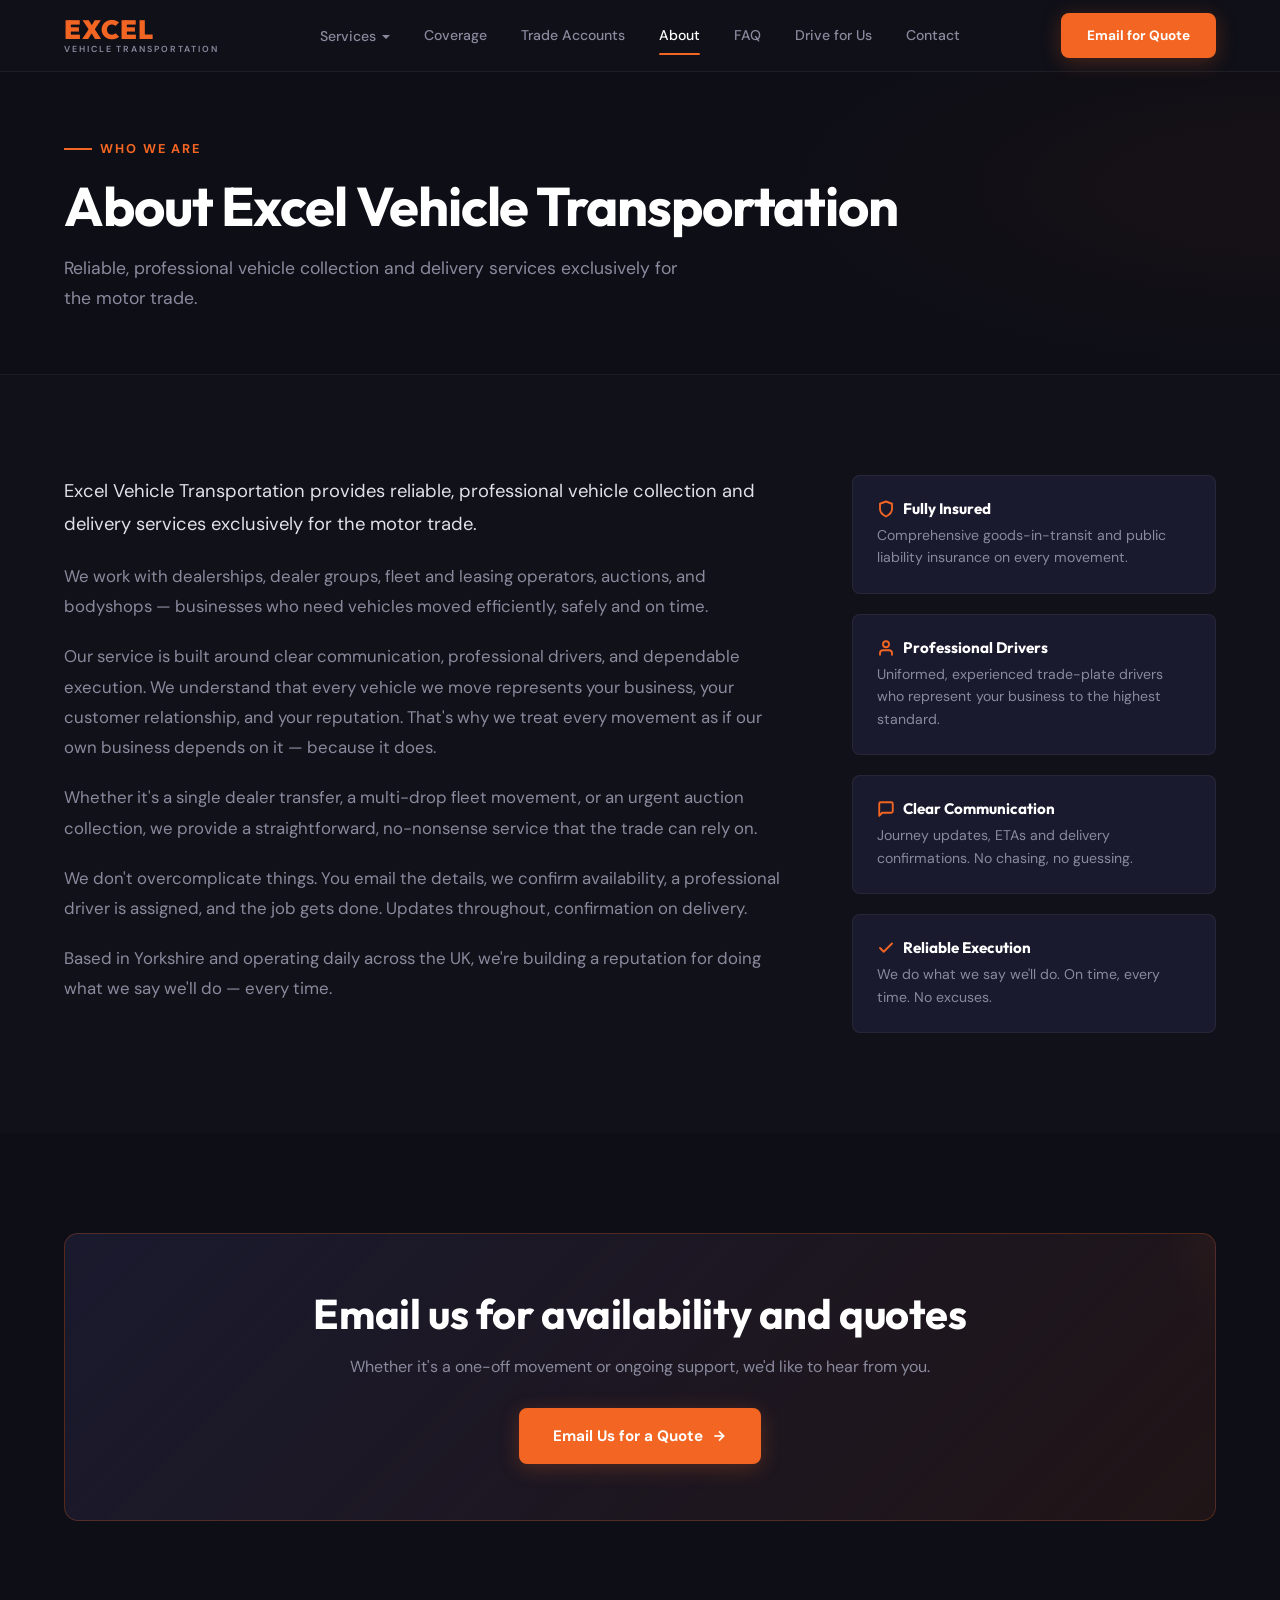
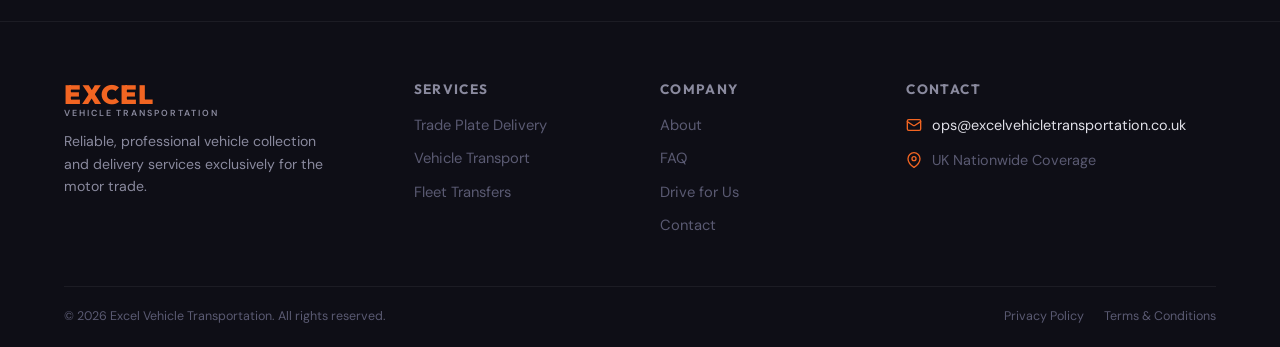
==== about.html @ ce1075ae "Initial build: Excel Vehicle Transportation website - 6 pages - Homepage: hero, trust badges, servic" ====
<!DOCTYPE html>
<html lang="en-GB">
<head>
  <meta charset="UTF-8">
  <meta name="viewport" content="width=device-width, initial-scale=1.0">
  <title>About — Excel Vehicle Transportation</title>
  <meta name="description" content="About Excel Vehicle Transportation. Reliable, professional vehicle collection and delivery exclusively for the motor trade.">
  <link rel="preconnect" href="https://fonts.googleapis.com">
  <link rel="preconnect" href="https://fonts.gstatic.com" crossorigin>
  <link href="https://fonts.googleapis.com/css2?family=DM+Sans:wght@400;500;600;700&family=Outfit:wght@400;500;600;700;800;900&display=swap" rel="stylesheet">
  <link rel="stylesheet" href="css/style.css">
</head>
<body>

  <!-- HEADER -->
  <header class="header">
    <div class="header__inner">
      <a href="index.html" class="logo"><span class="logo__main">EXCEL</span><span class="logo__sub">Vehicle Transportation</span></a>
      <nav class="nav">
        <div class="nav__dropdown">
          <a href="services.html" class="nav__link nav__dropdown-trigger">Services</a>
          <div class="nav__dropdown-menu">
            <a href="services.html#trade-plate">Trade Plate Delivery</a>
            <a href="services.html#vehicle-transport">Vehicle Transport</a>
            <a href="services.html#add-ons">Optional Add-Ons</a>
          </div>
        </div>
        <a href="index.html#coverage" class="nav__link">Coverage</a>
        <a href="index.html#trade-account" class="nav__link">Trade Accounts</a>
        <a href="about.html" class="nav__link active">About</a>
        <a href="faq.html" class="nav__link">FAQ</a>
        <a href="drive-for-us.html" class="nav__link">Drive for Us</a>
        <a href="contact.html" class="nav__link">Contact</a>
      </nav>
      <a href="contact.html" class="btn btn--primary header__cta header__cta--desktop">Email for Quote</a>
      <button class="menu-toggle" aria-label="Toggle menu"><span></span><span></span><span></span></button>
    </div>
  </header>

  <!-- PAGE HERO -->
  <section class="page-hero">
    <div class="container">
      <div class="section-label fade-up">Who We Are</div>
      <h1 class="fade-up">About Excel Vehicle Transportation</h1>
      <p class="section-subtitle fade-up">Reliable, professional vehicle collection and delivery services exclusively for the motor trade.</p>
    </div>
  </section>

  <!-- ABOUT CONTENT -->
  <section class="section">
    <div class="container">
      <div class="about-content">
        <div class="about-content__text fade-up">
          <p>Excel Vehicle Transportation provides reliable, professional vehicle collection and delivery services exclusively for the motor trade.</p>

          <p>We work with dealerships, dealer groups, fleet and leasing operators, auctions, and bodyshops — businesses who need vehicles moved efficiently, safely and on time.</p>

          <p>Our service is built around clear communication, professional drivers, and dependable execution. We understand that every vehicle we move represents your business, your customer relationship, and your reputation. That's why we treat every movement as if our own business depends on it — because it does.</p>

          <p>Whether it's a single dealer transfer, a multi-drop fleet movement, or an urgent auction collection, we provide a straightforward, no-nonsense service that the trade can rely on.</p>

          <p>We don't overcomplicate things. You email the details, we confirm availability, a professional driver is assigned, and the job gets done. Updates throughout, confirmation on delivery.</p>

          <p>Based in Yorkshire and operating daily across the UK, we're building a reputation for doing what we say we'll do — every time.</p>
        </div>

        <div class="about-values fade-up">
          <div class="about-value">
            <h4>
              <svg viewBox="0 0 24 24" fill="none" stroke="currentColor" stroke-width="2.5" stroke-linecap="round" stroke-linejoin="round"><path d="M12 22s8-4 8-10V5l-8-3-8 3v7c0 6 8 10 8 10z"/></svg>
              Fully Insured
            </h4>
            <p>Comprehensive goods-in-transit and public liability insurance on every movement.</p>
          </div>

          <div class="about-value">
            <h4>
              <svg viewBox="0 0 24 24" fill="none" stroke="currentColor" stroke-width="2.5" stroke-linecap="round" stroke-linejoin="round"><path d="M20 21v-2a4 4 0 0 0-4-4H8a4 4 0 0 0-4 4v2"/><circle cx="12" cy="7" r="4"/></svg>
              Professional Drivers
            </h4>
            <p>Uniformed, experienced trade-plate drivers who represent your business to the highest standard.</p>
          </div>

          <div class="about-value">
            <h4>
              <svg viewBox="0 0 24 24" fill="none" stroke="currentColor" stroke-width="2.5" stroke-linecap="round" stroke-linejoin="round"><path d="M21 15a2 2 0 0 1-2 2H7l-4 4V5a2 2 0 0 1 2-2h14a2 2 0 0 1 2 2z"/></svg>
              Clear Communication
            </h4>
            <p>Journey updates, ETAs and delivery confirmations. No chasing, no guessing.</p>
          </div>

          <div class="about-value">
            <h4>
              <svg viewBox="0 0 24 24" fill="none" stroke="currentColor" stroke-width="2.5" stroke-linecap="round" stroke-linejoin="round"><polyline points="20 6 9 17 4 12"/></svg>
              Reliable Execution
            </h4>
            <p>We do what we say we'll do. On time, every time. No excuses.</p>
          </div>
        </div>
      </div>
    </div>
  </section>

  <!-- CTA -->
  <section class="section section--dark">
    <div class="container">
      <div class="cta-banner fade-up">
        <h2>Email us for availability and quotes</h2>
        <p>Whether it's a one-off movement or ongoing support, we'd like to hear from you.</p>
        <a href="mailto:ops@excelvehicletransportation.co.uk" class="btn btn--primary">
          Email Us for a Quote
          <svg class="arrow-icon" viewBox="0 0 24 24"><line x1="5" y1="12" x2="19" y2="12"/><polyline points="12 5 19 12 12 19"/></svg>
        </a>
      </div>
    </div>
  </section>

  <!-- FOOTER -->
  <footer class="footer">
    <div class="container">
      <div class="footer__grid">
        <div class="footer__brand">
          <a href="index.html" class="logo"><span class="logo__main">EXCEL</span><span class="logo__sub">Vehicle Transportation</span></a>
          <p>Reliable, professional vehicle collection and delivery services exclusively for the motor trade.</p>
        </div>
        <div><h4>Services</h4><div class="footer__links"><a href="services.html#trade-plate">Trade Plate Delivery</a><a href="services.html#vehicle-transport">Vehicle Transport</a><a href="services.html#add-ons">Fleet Transfers</a></div></div>
        <div><h4>Company</h4><div class="footer__links"><a href="about.html">About</a><a href="faq.html">FAQ</a><a href="drive-for-us.html">Drive for Us</a><a href="contact.html">Contact</a></div></div>
        <div>
          <h4>Contact</h4>
          <div class="footer__contact-item"><svg viewBox="0 0 24 24" fill="none" stroke="currentColor" stroke-width="2" stroke-linecap="round" stroke-linejoin="round"><rect x="2" y="4" width="20" height="16" rx="2"/><path d="m22 7-8.97 5.7a1.94 1.94 0 0 1-2.06 0L2 7"/></svg><a href="mailto:ops@excelvehicletransportation.co.uk">ops@excelvehicletransportation.co.uk</a></div>
          <div class="footer__contact-item"><svg viewBox="0 0 24 24" fill="none" stroke="currentColor" stroke-width="2" stroke-linecap="round" stroke-linejoin="round"><path d="M21 10c0 7-9 13-9 13s-9-6-9-13a9 9 0 0 1 18 0z"/><circle cx="12" cy="10" r="3"/></svg>UK Nationwide Coverage</div>
        </div>
      </div>
      <div class="footer__bottom">
        <p>&copy; 2026 Excel Vehicle Transportation. All rights reserved.</p>
        <div class="footer__bottom-links"><a href="#">Privacy Policy</a><a href="#">Terms &amp; Conditions</a></div>
      </div>
    </div>
  </footer>
  <script src="js/main.js"></script>
</body>
</html>
---- css/style.css ----
/* ============================================
   EXCEL VEHICLE TRANSPORTATION
   Trade Vehicle Transport — Yorkshire, UK
   ============================================ */

/* --- CSS Variables --- */
:root {
  --bg-dark: #111119;
  --bg-card: #1a1a2e;
  --bg-card-alt: #15152a;
  --bg-section: #0e0e16;
  --orange: #F26522;
  --orange-hover: #e05a18;
  --orange-glow: rgba(242, 101, 34, 0.15);
  --orange-subtle: rgba(242, 101, 34, 0.08);
  --white: #ffffff;
  --text: #e0e0e8;
  --text-muted: #8a8a9e;
  --text-dim: #5a5a72;
  --border: rgba(255,255,255,0.06);
  --border-orange: rgba(242,101,34,0.25);
  --radius: 8px;
  --radius-lg: 14px;
  --font: 'DM Sans', sans-serif;
  --font-display: 'Outfit', sans-serif;
  --header-height: 72px;
  --max-w: 1200px;
  --transition: 0.3s cubic-bezier(0.4, 0, 0.2, 1);
}

/* --- Reset & Base --- */
*, *::before, *::after { box-sizing: border-box; margin: 0; padding: 0; }

html {
  scroll-behavior: smooth;
  -webkit-font-smoothing: antialiased;
  -moz-osx-font-smoothing: grayscale;
}

body {
  font-family: var(--font);
  background: var(--bg-dark);
  color: var(--text);
  line-height: 1.6;
  overflow-x: hidden;
}

a { color: inherit; text-decoration: none; }
img { max-width: 100%; height: auto; display: block; }
ul { list-style: none; }

/* --- Utility --- */
.container {
  width: 100%;
  max-width: var(--max-w);
  margin: 0 auto;
  padding: 0 24px;
}

.section { padding: 100px 0; }
.section--dark { background: var(--bg-section); }
.section--card { background: var(--bg-card); }

.text-center { text-align: center; }
.text-orange { color: var(--orange); }

/* --- Typography --- */
h1, h2, h3, h4, h5, h6 {
  font-family: var(--font-display);
  color: var(--white);
  line-height: 1.15;
  font-weight: 700;
}

h1 { font-size: clamp(2.2rem, 5vw, 3.4rem); letter-spacing: -0.02em; }
h2 { font-size: clamp(1.8rem, 3.5vw, 2.6rem); letter-spacing: -0.01em; }
h3 { font-size: clamp(1.2rem, 2vw, 1.5rem); }

.section-label {
  display: inline-flex;
  align-items: center;
  gap: 8px;
  font-family: var(--font);
  font-size: 0.8rem;
  font-weight: 700;
  letter-spacing: 0.15em;
  text-transform: uppercase;
  color: var(--orange);
  margin-bottom: 16px;
}
.section-label::before {
  content: '';
  width: 28px;
  height: 2px;
  background: var(--orange);
}

.section-subtitle {
  font-size: 1.1rem;
  color: var(--text-muted);
  max-width: 640px;
  line-height: 1.7;
}
.section-subtitle.centered { margin: 16px auto 0; }

/* --- Buttons --- */
.btn {
  display: inline-flex;
  align-items: center;
  gap: 8px;
  padding: 14px 32px;
  font-family: var(--font);
  font-size: 0.95rem;
  font-weight: 700;
  border-radius: var(--radius);
  border: 2px solid transparent;
  cursor: pointer;
  transition: all var(--transition);
  white-space: nowrap;
}

.btn--primary {
  background: var(--orange);
  color: var(--white);
  border-color: var(--orange);
  box-shadow: 0 4px 20px rgba(242,101,34,0.25);
}
.btn--primary:hover {
  background: var(--orange-hover);
  border-color: var(--orange-hover);
  box-shadow: 0 6px 28px rgba(242,101,34,0.35);
  transform: translateY(-2px);
}

.btn--outline {
  background: transparent;
  color: var(--white);
  border-color: rgba(255,255,255,0.25);
}
.btn--outline:hover {
  border-color: var(--white);
  background: rgba(255,255,255,0.05);
}

.btn--ghost {
  background: transparent;
  color: var(--orange);
  padding: 8px 0;
  border: none;
  font-weight: 600;
}
.btn--ghost:hover { gap: 12px; }
.btn--ghost svg { transition: transform var(--transition); }
.btn--ghost:hover svg { transform: translateX(3px); }

.btn-group {
  display: flex;
  gap: 16px;
  flex-wrap: wrap;
}

/* --- Arrow icon for links --- */
.arrow-icon {
  width: 16px;
  height: 16px;
  stroke: currentColor;
  stroke-width: 2.5;
  fill: none;
}

/* ============================================
   HEADER / NAVIGATION
   ============================================ */
.header {
  position: fixed;
  top: 0;
  left: 0;
  right: 0;
  height: var(--header-height);
  z-index: 1000;
  background: rgba(17,17,25,0.92);
  backdrop-filter: blur(16px);
  -webkit-backdrop-filter: blur(16px);
  border-bottom: 1px solid var(--border);
  transition: all var(--transition);
}
.header.scrolled {
  background: rgba(17,17,25,0.98);
  box-shadow: 0 4px 30px rgba(0,0,0,0.3);
}

.header__inner {
  display: flex;
  align-items: center;
  justify-content: space-between;
  height: 100%;
  max-width: var(--max-w);
  margin: 0 auto;
  padding: 0 24px;
}

/* Logo */
.logo {
  display: flex;
  align-items: baseline;
  gap: 0;
  flex-direction: column;
  line-height: 1;
}
.logo__main {
  font-family: var(--font-display);
  font-size: 1.65rem;
  font-weight: 900;
  color: var(--orange);
  letter-spacing: 0.04em;
}
.logo__sub {
  font-family: var(--font);
  font-size: 0.55rem;
  font-weight: 600;
  color: var(--text-muted);
  letter-spacing: 0.22em;
  text-transform: uppercase;
  margin-top: 1px;
}

/* Nav */
.nav { display: flex; align-items: center; gap: 6px; }
.nav__link {
  padding: 8px 14px;
  font-size: 0.88rem;
  font-weight: 500;
  color: var(--text-muted);
  border-radius: 6px;
  transition: all var(--transition);
  position: relative;
}
.nav__link:hover, .nav__link.active {
  color: var(--white);
}
.nav__link.active::after {
  content: '';
  position: absolute;
  bottom: 0;
  left: 14px;
  right: 14px;
  height: 2px;
  background: var(--orange);
  border-radius: 2px;
}

/* Dropdown */
.nav__dropdown { position: relative; }
.nav__dropdown-trigger { cursor: pointer; }
.nav__dropdown-trigger::after {
  content: '';
  display: inline-block;
  width: 0;
  height: 0;
  border-left: 4px solid transparent;
  border-right: 4px solid transparent;
  border-top: 4px solid currentColor;
  margin-left: 6px;
  vertical-align: middle;
  transition: transform var(--transition);
}
.nav__dropdown:hover .nav__dropdown-trigger::after { transform: rotate(180deg); }

.nav__dropdown-menu {
  position: absolute;
  top: calc(100% + 8px);
  left: 0;
  min-width: 220px;
  background: var(--bg-card);
  border: 1px solid var(--border);
  border-radius: var(--radius);
  padding: 8px;
  opacity: 0;
  visibility: hidden;
  transform: translateY(-8px);
  transition: all var(--transition);
  box-shadow: 0 12px 40px rgba(0,0,0,0.4);
}
.nav__dropdown:hover .nav__dropdown-menu {
  opacity: 1;
  visibility: visible;
  transform: translateY(0);
}
.nav__dropdown-menu a {
  display: block;
  padding: 10px 14px;
  font-size: 0.88rem;
  color: var(--text-muted);
  border-radius: 6px;
  transition: all var(--transition);
}
.nav__dropdown-menu a:hover {
  background: var(--orange-subtle);
  color: var(--white);
}

/* Header CTA */
.header__cta {
  padding: 10px 24px;
  font-size: 0.85rem;
}

/* Mobile menu toggle */
.menu-toggle {
  display: none;
  flex-direction: column;
  gap: 5px;
  background: none;
  border: none;
  cursor: pointer;
  padding: 8px;
}
.menu-toggle span {
  width: 24px;
  height: 2px;
  background: var(--white);
  border-radius: 2px;
  transition: all var(--transition);
}
.menu-toggle.active span:nth-child(1) { transform: rotate(45deg) translate(5px, 5px); }
.menu-toggle.active span:nth-child(2) { opacity: 0; }
.menu-toggle.active span:nth-child(3) { transform: rotate(-45deg) translate(5px, -5px); }

/* ============================================
   HERO SECTION
   ============================================ */
.hero {
  position: relative;
  min-height: 85vh;
  display: flex;
  align-items: center;
  padding-top: var(--header-height);
  overflow: hidden;
}

.hero__bg {
  position: absolute;
  inset: 0;
  z-index: 0;
}
.hero__bg::before {
  content: '';
  position: absolute;
  inset: 0;
  background:
    radial-gradient(ellipse 80% 60% at 70% 40%, rgba(242,101,34,0.06) 0%, transparent 60%),
    linear-gradient(180deg, var(--bg-dark) 0%, rgba(17,17,25,0.4) 40%, var(--bg-dark) 100%);
  z-index: 1;
}
.hero__bg-pattern {
  position: absolute;
  inset: 0;
  opacity: 0.03;
  background-image:
    linear-gradient(rgba(255,255,255,0.1) 1px, transparent 1px),
    linear-gradient(90deg, rgba(255,255,255,0.1) 1px, transparent 1px);
  background-size: 60px 60px;
}

.hero__content {
  position: relative;
  z-index: 2;
  max-width: 720px;
}

.hero__badge {
  display: inline-flex;
  align-items: center;
  gap: 8px;
  background: var(--orange-subtle);
  border: 1px solid var(--border-orange);
  padding: 6px 16px;
  border-radius: 50px;
  font-size: 0.78rem;
  font-weight: 700;
  color: var(--orange);
  letter-spacing: 0.08em;
  text-transform: uppercase;
  margin-bottom: 24px;
}
.hero__badge-dot {
  width: 6px;
  height: 6px;
  background: var(--orange);
  border-radius: 50%;
  animation: pulse-dot 2s ease-in-out infinite;
}
@keyframes pulse-dot {
  0%, 100% { opacity: 1; }
  50% { opacity: 0.3; }
}

.hero h1 { margin-bottom: 20px; }

.hero__text {
  font-size: 1.15rem;
  color: var(--text-muted);
  line-height: 1.7;
  margin-bottom: 36px;
  max-width: 580px;
}

/* Decorative vehicle silhouette on right */
.hero__visual {
  position: absolute;
  right: -5%;
  bottom: 10%;
  width: 500px;
  opacity: 0.04;
  z-index: 0;
}

/* Page hero (inner pages) */
.page-hero {
  padding: calc(var(--header-height) + 60px) 0 60px;
  background: var(--bg-section);
  border-bottom: 1px solid var(--border);
  position: relative;
  overflow: hidden;
}
.page-hero::before {
  content: '';
  position: absolute;
  top: 0;
  right: 0;
  width: 40%;
  height: 100%;
  background: radial-gradient(ellipse at right center, rgba(242,101,34,0.04), transparent 70%);
}
.page-hero h1 { margin-bottom: 16px; position: relative; }
.page-hero p { position: relative; }

/* ============================================
   TRUST BADGES BAR
   ============================================ */
.trust-bar {
  background: var(--bg-card);
  border-top: 1px solid var(--border);
  border-bottom: 1px solid var(--border);
  padding: 28px 0;
}
.trust-bar__inner {
  display: flex;
  justify-content: center;
  gap: 48px;
  flex-wrap: wrap;
}
.trust-badge {
  display: flex;
  align-items: center;
  gap: 10px;
  font-size: 0.88rem;
  font-weight: 600;
  color: var(--text-muted);
  white-space: nowrap;
}
.trust-badge__icon {
  width: 36px;
  height: 36px;
  display: flex;
  align-items: center;
  justify-content: center;
  background: var(--orange-subtle);
  border: 1px solid var(--border-orange);
  border-radius: 8px;
  color: var(--orange);
  flex-shrink: 0;
}
.trust-badge__icon svg {
  width: 18px;
  height: 18px;
}

/* ============================================
   SERVICE CARDS
   ============================================ */
.services-grid {
  display: grid;
  grid-template-columns: repeat(4, 1fr);
  gap: 24px;
  margin-top: 48px;
}

.service-card {
  background: var(--bg-card);
  border: 1px solid var(--border);
  border-radius: var(--radius-lg);
  padding: 32px 28px;
  transition: all var(--transition);
  position: relative;
  overflow: hidden;
}
.service-card::before {
  content: '';
  position: absolute;
  top: 0;
  left: 0;
  right: 0;
  height: 3px;
  background: var(--orange);
  transform: scaleX(0);
  transform-origin: left;
  transition: transform var(--transition);
}
.service-card:hover {
  border-color: var(--border-orange);
  transform: translateY(-4px);
  box-shadow: 0 12px 40px rgba(0,0,0,0.3);
}
.service-card:hover::before { transform: scaleX(1); }

.service-card__icon {
  width: 48px;
  height: 48px;
  display: flex;
  align-items: center;
  justify-content: center;
  background: var(--orange-subtle);
  border-radius: 10px;
  margin-bottom: 20px;
  color: var(--orange);
}
.service-card__icon svg { width: 24px; height: 24px; }

.service-card h3 { margin-bottom: 12px; font-size: 1.15rem; }
.service-card p {
  font-size: 0.92rem;
  color: var(--text-muted);
  line-height: 1.6;
  margin-bottom: 20px;
}

/* ============================================
   HOW WE WORK — STEPS
   ============================================ */
.steps {
  display: grid;
  grid-template-columns: repeat(3, 1fr);
  gap: 32px;
  margin-top: 48px;
  position: relative;
}
.steps::before {
  content: '';
  position: absolute;
  top: 40px;
  left: 16.66%;
  right: 16.66%;
  height: 2px;
  background: linear-gradient(90deg, var(--orange), var(--border-orange), var(--orange));
  opacity: 0.4;
}

.step {
  text-align: center;
  position: relative;
}
.step__number {
  width: 64px;
  height: 64px;
  display: flex;
  align-items: center;
  justify-content: center;
  background: var(--bg-card);
  border: 2px solid var(--orange);
  border-radius: 50%;
  margin: 0 auto 20px;
  font-family: var(--font-display);
  font-size: 1.3rem;
  font-weight: 800;
  color: var(--orange);
  position: relative;
  z-index: 1;
}
.step h3 { margin-bottom: 10px; font-size: 1.1rem; }
.step p { font-size: 0.92rem; color: var(--text-muted); }

/* ============================================
   WHO WE WORK WITH
   ============================================ */
.clients-grid {
  display: grid;
  grid-template-columns: repeat(4, 1fr);
  gap: 24px;
  margin-top: 48px;
}
.client-card {
  background: var(--bg-card);
  border: 1px solid var(--border);
  border-radius: var(--radius-lg);
  padding: 36px 24px;
  text-align: center;
  transition: all var(--transition);
}
.client-card:hover {
  border-color: var(--border-orange);
  transform: translateY(-4px);
}
.client-card__icon {
  width: 56px;
  height: 56px;
  margin: 0 auto 16px;
  display: flex;
  align-items: center;
  justify-content: center;
  background: var(--orange-subtle);
  border-radius: 12px;
  color: var(--orange);
}
.client-card__icon svg { width: 26px; height: 26px; }
.client-card h3 { margin-bottom: 8px; }
.client-card p { font-size: 0.88rem; color: var(--text-muted); }

/* ============================================
   UK MAP / COVERAGE
   ============================================ */
.coverage {
  position: relative;
  overflow: hidden;
}
.coverage__inner {
  display: grid;
  grid-template-columns: 1fr 1fr;
  gap: 60px;
  align-items: center;
}
.coverage__text h2 { margin-bottom: 16px; }
.coverage__highlight {
  display: inline-flex;
  align-items: center;
  gap: 8px;
  background: var(--orange-subtle);
  border: 1px solid var(--border-orange);
  padding: 8px 18px;
  border-radius: 6px;
  font-weight: 700;
  color: var(--orange);
  font-size: 0.92rem;
  margin-bottom: 20px;
}
.coverage__list {
  margin-top: 24px;
  display: flex;
  flex-direction: column;
  gap: 12px;
}
.coverage__list li {
  display: flex;
  align-items: center;
  gap: 10px;
  font-size: 0.95rem;
  color: var(--text);
}
.coverage__list li svg {
  width: 18px;
  height: 18px;
  color: var(--orange);
  flex-shrink: 0;
}

.coverage__map {
  position: relative;
  display: flex;
  justify-content: center;
}
.coverage__map svg {
  width: 100%;
  max-width: 360px;
  height: auto;
}

/* ============================================
   TRADE ACCOUNT CTA
   ============================================ */
.cta-banner {
  background: linear-gradient(135deg, var(--bg-card) 0%, rgba(242,101,34,0.08) 100%);
  border: 1px solid var(--border-orange);
  border-radius: var(--radius-lg);
  padding: 56px;
  text-align: center;
  position: relative;
  overflow: hidden;
}
.cta-banner::before {
  content: '';
  position: absolute;
  top: -50%;
  right: -20%;
  width: 300px;
  height: 300px;
  background: radial-gradient(circle, rgba(242,101,34,0.1), transparent 60%);
  border-radius: 50%;
}
.cta-banner h2 { margin-bottom: 16px; position: relative; }
.cta-banner p { color: var(--text-muted); margin-bottom: 28px; position: relative; }

/* ============================================
   SERVICES PAGE — Detail blocks
   ============================================ */
.service-detail {
  display: grid;
  grid-template-columns: 1fr 1fr;
  gap: 48px;
  align-items: center;
  padding: 60px 0;
  border-bottom: 1px solid var(--border);
}
.service-detail:last-of-type { border-bottom: none; }
.service-detail.reverse .service-detail__visual { order: -1; }

.service-detail__content { }
.service-detail__tag {
  font-size: 0.78rem;
  font-weight: 700;
  letter-spacing: 0.12em;
  text-transform: uppercase;
  color: var(--orange);
  margin-bottom: 12px;
}
.service-detail__content h2 { margin-bottom: 16px; font-size: 2rem; }
.service-detail__content > p {
  font-size: 1rem;
  color: var(--text-muted);
  margin-bottom: 24px;
  line-height: 1.7;
}

.check-list {
  display: flex;
  flex-direction: column;
  gap: 12px;
  margin-bottom: 28px;
}
.check-list li {
  display: flex;
  align-items: flex-start;
  gap: 10px;
  font-size: 0.95rem;
  color: var(--text);
}
.check-list li svg {
  width: 20px;
  height: 20px;
  color: var(--orange);
  flex-shrink: 0;
  margin-top: 2px;
}

.service-detail__visual {
  background: var(--bg-card);
  border: 1px solid var(--border);
  border-radius: var(--radius-lg);
  height: 340px;
  display: flex;
  align-items: center;
  justify-content: center;
  position: relative;
  overflow: hidden;
}
.service-detail__visual::before {
  content: '';
  position: absolute;
  inset: 0;
  background:
    radial-gradient(ellipse at center, rgba(242,101,34,0.06), transparent 60%),
    linear-gradient(135deg, var(--bg-card-alt), var(--bg-card));
}
.service-detail__visual-icon {
  position: relative;
  z-index: 1;
  width: 80px;
  height: 80px;
  display: flex;
  align-items: center;
  justify-content: center;
  background: var(--orange-subtle);
  border: 2px solid var(--border-orange);
  border-radius: 20px;
  color: var(--orange);
}
.service-detail__visual-icon svg { width: 40px; height: 40px; }

/* Add-ons grid */
.addons-grid {
  display: grid;
  grid-template-columns: repeat(3, 1fr);
  gap: 24px;
  margin-top: 40px;
}
.addon-card {
  background: var(--bg-card);
  border: 1px solid var(--border);
  border-radius: var(--radius-lg);
  padding: 32px;
  transition: all var(--transition);
}
.addon-card:hover {
  border-color: var(--border-orange);
  transform: translateY(-3px);
}
.addon-card__icon {
  width: 44px;
  height: 44px;
  display: flex;
  align-items: center;
  justify-content: center;
  background: var(--orange-subtle);
  border-radius: 10px;
  margin-bottom: 16px;
  color: var(--orange);
}
.addon-card__icon svg { width: 22px; height: 22px; }
.addon-card h3 { margin-bottom: 10px; font-size: 1.05rem; }
.addon-card p { font-size: 0.9rem; color: var(--text-muted); line-height: 1.6; }

/* ============================================
   ABOUT PAGE
   ============================================ */
.about-content {
  display: grid;
  grid-template-columns: 2fr 1fr;
  gap: 60px;
  align-items: start;
}
.about-content__text p {
  font-size: 1.05rem;
  color: var(--text-muted);
  line-height: 1.8;
  margin-bottom: 20px;
}
.about-content__text p:first-of-type {
  font-size: 1.15rem;
  color: var(--text);
}

.about-values {
  display: flex;
  flex-direction: column;
  gap: 20px;
}
.about-value {
  background: var(--bg-card);
  border: 1px solid var(--border);
  border-radius: var(--radius);
  padding: 24px;
  transition: all var(--transition);
}
.about-value:hover { border-color: var(--border-orange); }
.about-value h4 {
  font-size: 0.95rem;
  margin-bottom: 6px;
  display: flex;
  align-items: center;
  gap: 8px;
}
.about-value h4 svg {
  width: 18px;
  height: 18px;
  color: var(--orange);
}
.about-value p { font-size: 0.88rem; color: var(--text-muted); }

/* ============================================
   FAQ PAGE — Accordion
   ============================================ */
.faq-list {
  max-width: 760px;
  margin: 48px auto 0;
  display: flex;
  flex-direction: column;
  gap: 12px;
}
.faq-item {
  background: var(--bg-card);
  border: 1px solid var(--border);
  border-radius: var(--radius);
  overflow: hidden;
  transition: all var(--transition);
}
.faq-item.active { border-color: var(--border-orange); }

.faq-question {
  display: flex;
  align-items: center;
  justify-content: space-between;
  padding: 20px 24px;
  cursor: pointer;
  font-weight: 600;
  font-size: 1rem;
  color: var(--white);
  background: none;
  border: none;
  width: 100%;
  font-family: var(--font);
  text-align: left;
  transition: color var(--transition);
}
.faq-question:hover { color: var(--orange); }

.faq-question__icon {
  width: 28px;
  height: 28px;
  display: flex;
  align-items: center;
  justify-content: center;
  background: var(--orange-subtle);
  border-radius: 6px;
  color: var(--orange);
  flex-shrink: 0;
  transition: transform var(--transition);
}
.faq-item.active .faq-question__icon { transform: rotate(45deg); }

.faq-answer {
  max-height: 0;
  overflow: hidden;
  transition: max-height 0.4s ease;
}
.faq-answer__inner {
  padding: 0 24px 20px;
  font-size: 0.95rem;
  color: var(--text-muted);
  line-height: 1.7;
}

/* ============================================
   CONTACT PAGE
   ============================================ */
.contact-grid {
  display: grid;
  grid-template-columns: 1fr 1fr;
  gap: 48px;
  margin-top: 48px;
}

.contact-block {
  background: var(--bg-card);
  border: 1px solid var(--border);
  border-radius: var(--radius-lg);
  padding: 36px;
}
.contact-block h3 {
  margin-bottom: 8px;
  display: flex;
  align-items: center;
  gap: 10px;
}
.contact-block h3 svg {
  width: 20px;
  height: 20px;
  color: var(--orange);
}
.contact-block > p {
  font-size: 0.92rem;
  color: var(--text-muted);
  margin-bottom: 20px;
}

.contact-email {
  display: inline-flex;
  align-items: center;
  gap: 8px;
  background: var(--orange-subtle);
  border: 1px solid var(--border-orange);
  padding: 12px 20px;
  border-radius: var(--radius);
  font-weight: 700;
  color: var(--orange);
  font-size: 0.95rem;
  margin-bottom: 24px;
  word-break: break-all;
}
.contact-email svg { width: 18px; height: 18px; flex-shrink: 0; }

.info-list {
  display: flex;
  flex-direction: column;
  gap: 10px;
}
.info-list li {
  display: flex;
  align-items: center;
  gap: 10px;
  font-size: 0.92rem;
  color: var(--text);
}
.info-list li svg {
  width: 16px;
  height: 16px;
  color: var(--orange);
  flex-shrink: 0;
}

/* ============================================
   DRIVE FOR US PAGE
   ============================================ */
.drive-grid {
  display: grid;
  grid-template-columns: 1fr 1fr;
  gap: 48px;
  margin-top: 48px;
}

.drive-block {
  background: var(--bg-card);
  border: 1px solid var(--border);
  border-radius: var(--radius-lg);
  padding: 36px;
}
.drive-block h3 { margin-bottom: 20px; }

/* ============================================
   FOOTER
   ============================================ */
.footer {
  background: var(--bg-section);
  border-top: 1px solid var(--border);
  padding: 60px 0 0;
}
.footer__grid {
  display: grid;
  grid-template-columns: 1.5fr 1fr 1fr 1.5fr;
  gap: 40px;
}
.footer__brand p {
  font-size: 0.88rem;
  color: var(--text-muted);
  line-height: 1.6;
  margin-top: 12px;
  max-width: 280px;
}
.footer h4 {
  font-size: 0.85rem;
  font-weight: 700;
  text-transform: uppercase;
  letter-spacing: 0.1em;
  color: var(--text-muted);
  margin-bottom: 16px;
}
.footer__links {
  display: flex;
  flex-direction: column;
  gap: 10px;
}
.footer__links a {
  font-size: 0.92rem;
  color: var(--text-dim);
  transition: color var(--transition);
}
.footer__links a:hover { color: var(--orange); }

.footer__contact-item {
  display: flex;
  align-items: flex-start;
  gap: 10px;
  font-size: 0.9rem;
  color: var(--text-dim);
  margin-bottom: 12px;
}
.footer__contact-item svg {
  width: 16px;
  height: 16px;
  color: var(--orange);
  margin-top: 3px;
  flex-shrink: 0;
}
.footer__contact-item a { color: var(--text); }
.footer__contact-item a:hover { color: var(--orange); }

.footer__bottom {
  margin-top: 48px;
  padding: 20px 0;
  border-top: 1px solid var(--border);
  display: flex;
  justify-content: space-between;
  align-items: center;
}
.footer__bottom p {
  font-size: 0.78rem;
  color: var(--text-dim);
}
.footer__bottom-links {
  display: flex;
  gap: 20px;
}
.footer__bottom-links a {
  font-size: 0.78rem;
  color: var(--text-dim);
  transition: color var(--transition);
}
.footer__bottom-links a:hover { color: var(--text); }

/* ============================================
   ANIMATIONS
   ============================================ */
.fade-up {
  opacity: 0;
  transform: translateY(24px);
  transition: opacity 0.6s ease, transform 0.6s ease;
}
.fade-up.visible {
  opacity: 1;
  transform: translateY(0);
}

/* Stagger children */
.stagger > * { transition-delay: calc(var(--i, 0) * 80ms); }

/* ============================================
   RESPONSIVE
   ============================================ */
@media (max-width: 1024px) {
  .services-grid { grid-template-columns: repeat(2, 1fr); }
  .clients-grid { grid-template-columns: repeat(2, 1fr); }
  .coverage__inner { grid-template-columns: 1fr; }
  .coverage__map { margin-top: 40px; }
  .service-detail { grid-template-columns: 1fr; }
  .service-detail.reverse .service-detail__visual { order: 0; }
  .service-detail__visual { height: 260px; }
  .addons-grid { grid-template-columns: repeat(2, 1fr); }
  .about-content { grid-template-columns: 1fr; }
  .contact-grid { grid-template-columns: 1fr; }
  .drive-grid { grid-template-columns: 1fr; }
  .footer__grid { grid-template-columns: repeat(2, 1fr); }
}

@media (max-width: 768px) {
  :root { --header-height: 64px; }

  .nav {
    display: none;
    position: fixed;
    top: var(--header-height);
    left: 0;
    right: 0;
    bottom: 0;
    background: var(--bg-dark);
    flex-direction: column;
    padding: 24px;
    gap: 4px;
    overflow-y: auto;
    border-top: 1px solid var(--border);
  }
  .nav.open { display: flex; }
  .nav__link { padding: 14px 16px; font-size: 1rem; }
  .nav__dropdown-menu {
    position: static;
    opacity: 1;
    visibility: visible;
    transform: none;
    box-shadow: none;
    background: var(--bg-card-alt);
    margin-top: 4px;
    border-radius: var(--radius);
  }
  .header__cta--desktop { display: none; }
  .menu-toggle { display: flex; }

  .hero { min-height: auto; padding-top: calc(var(--header-height) + 48px); padding-bottom: 60px; }
  .btn-group { flex-direction: column; }
  .btn { justify-content: center; }

  .trust-bar__inner { gap: 20px; justify-content: flex-start; }
  .trust-badge { font-size: 0.8rem; }

  .services-grid { grid-template-columns: 1fr; }
  .steps { grid-template-columns: 1fr; gap: 24px; }
  .steps::before { display: none; }
  .clients-grid { grid-template-columns: 1fr 1fr; }
  .addons-grid { grid-template-columns: 1fr; }

  .cta-banner { padding: 36px 24px; }
  .footer__grid { grid-template-columns: 1fr; gap: 32px; }
  .footer__bottom { flex-direction: column; gap: 12px; text-align: center; }

  .section { padding: 60px 0; }
  .page-hero { padding: calc(var(--header-height) + 40px) 0 40px; }
}

@media (max-width: 480px) {
  .clients-grid { grid-template-columns: 1fr; }
  h1 { font-size: 1.8rem; }
  h2 { font-size: 1.5rem; }
}
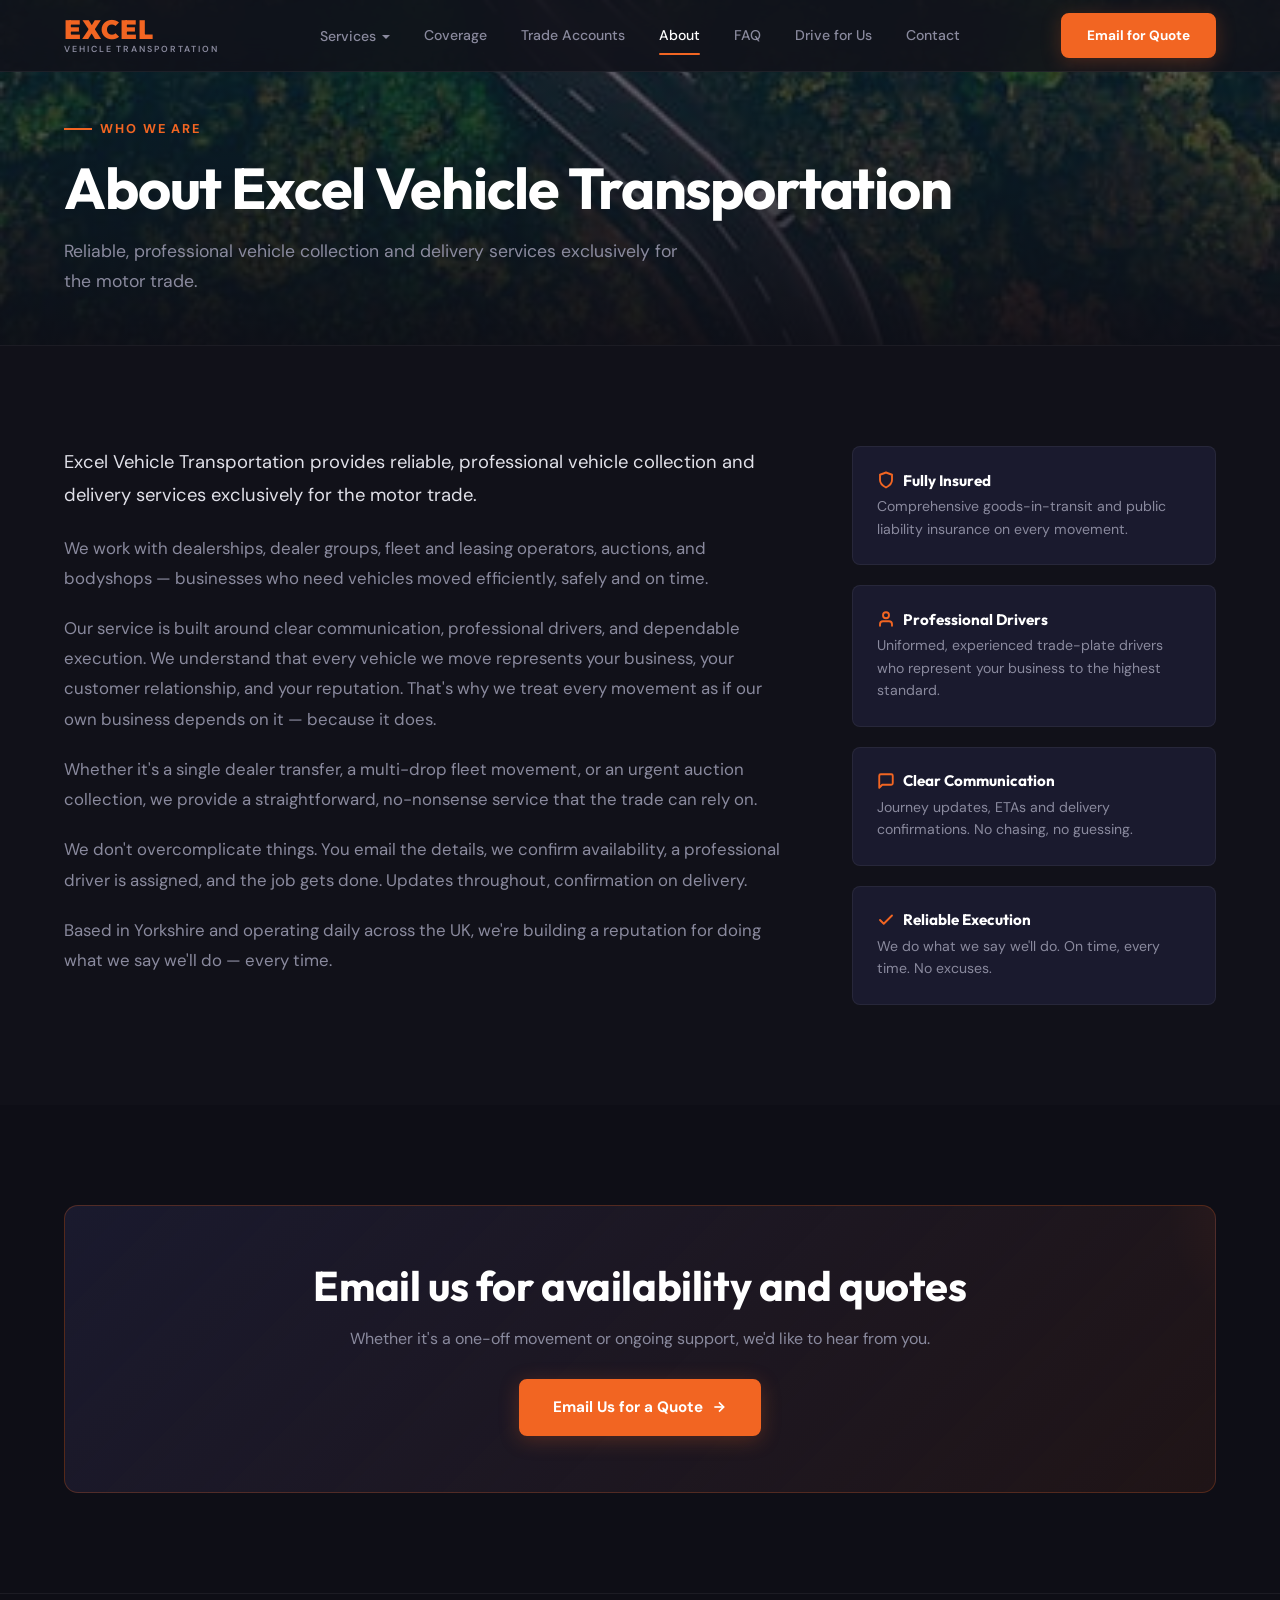
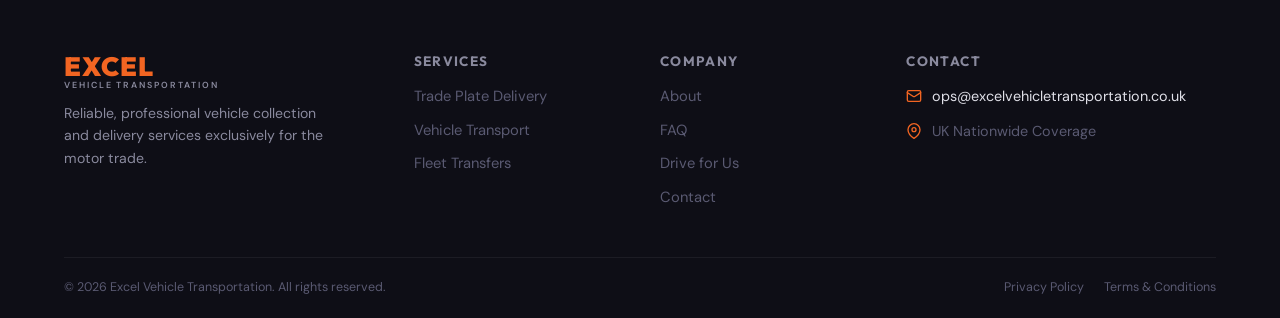
==== commit 2c0ea46c: "v2: Full image redesign with conversion optimization - Full-bleed hero with UK motorway background i" ====
--- a/about.html
+++ b/about.html
@@ -38,7 +38,10 @@
   </header>
 
   <!-- PAGE HERO -->
-  <section class="page-hero">
+  <section class="page-hero page-hero--img">
+    <div class="page-hero__bg">
+      <img src="images/road.jpg" alt="UK road through countryside" loading="eager">
+    </div>
     <div class="container">
       <div class="section-label fade-up">Who We Are</div>
       <h1 class="fade-up">About Excel Vehicle Transportation</h1>
@@ -52,48 +55,28 @@
       <div class="about-content">
         <div class="about-content__text fade-up">
           <p>Excel Vehicle Transportation provides reliable, professional vehicle collection and delivery services exclusively for the motor trade.</p>
-
           <p>We work with dealerships, dealer groups, fleet and leasing operators, auctions, and bodyshops — businesses who need vehicles moved efficiently, safely and on time.</p>
-
           <p>Our service is built around clear communication, professional drivers, and dependable execution. We understand that every vehicle we move represents your business, your customer relationship, and your reputation. That's why we treat every movement as if our own business depends on it — because it does.</p>
-
           <p>Whether it's a single dealer transfer, a multi-drop fleet movement, or an urgent auction collection, we provide a straightforward, no-nonsense service that the trade can rely on.</p>
-
           <p>We don't overcomplicate things. You email the details, we confirm availability, a professional driver is assigned, and the job gets done. Updates throughout, confirmation on delivery.</p>
-
           <p>Based in Yorkshire and operating daily across the UK, we're building a reputation for doing what we say we'll do — every time.</p>
         </div>
 
         <div class="about-values fade-up">
           <div class="about-value">
-            <h4>
-              <svg viewBox="0 0 24 24" fill="none" stroke="currentColor" stroke-width="2.5" stroke-linecap="round" stroke-linejoin="round"><path d="M12 22s8-4 8-10V5l-8-3-8 3v7c0 6 8 10 8 10z"/></svg>
-              Fully Insured
-            </h4>
+            <h4><svg viewBox="0 0 24 24" fill="none" stroke="currentColor" stroke-width="2.5" stroke-linecap="round" stroke-linejoin="round"><path d="M12 22s8-4 8-10V5l-8-3-8 3v7c0 6 8 10 8 10z"/></svg>Fully Insured</h4>
             <p>Comprehensive goods-in-transit and public liability insurance on every movement.</p>
           </div>
-
           <div class="about-value">
-            <h4>
-              <svg viewBox="0 0 24 24" fill="none" stroke="currentColor" stroke-width="2.5" stroke-linecap="round" stroke-linejoin="round"><path d="M20 21v-2a4 4 0 0 0-4-4H8a4 4 0 0 0-4 4v2"/><circle cx="12" cy="7" r="4"/></svg>
-              Professional Drivers
-            </h4>
+            <h4><svg viewBox="0 0 24 24" fill="none" stroke="currentColor" stroke-width="2.5" stroke-linecap="round" stroke-linejoin="round"><path d="M20 21v-2a4 4 0 0 0-4-4H8a4 4 0 0 0-4 4v2"/><circle cx="12" cy="7" r="4"/></svg>Professional Drivers</h4>
             <p>Uniformed, experienced trade-plate drivers who represent your business to the highest standard.</p>
           </div>
-
           <div class="about-value">
-            <h4>
-              <svg viewBox="0 0 24 24" fill="none" stroke="currentColor" stroke-width="2.5" stroke-linecap="round" stroke-linejoin="round"><path d="M21 15a2 2 0 0 1-2 2H7l-4 4V5a2 2 0 0 1 2-2h14a2 2 0 0 1 2 2z"/></svg>
-              Clear Communication
-            </h4>
+            <h4><svg viewBox="0 0 24 24" fill="none" stroke="currentColor" stroke-width="2.5" stroke-linecap="round" stroke-linejoin="round"><path d="M21 15a2 2 0 0 1-2 2H7l-4 4V5a2 2 0 0 1 2-2h14a2 2 0 0 1 2 2z"/></svg>Clear Communication</h4>
             <p>Journey updates, ETAs and delivery confirmations. No chasing, no guessing.</p>
           </div>
-
           <div class="about-value">
-            <h4>
-              <svg viewBox="0 0 24 24" fill="none" stroke="currentColor" stroke-width="2.5" stroke-linecap="round" stroke-linejoin="round"><polyline points="20 6 9 17 4 12"/></svg>
-              Reliable Execution
-            </h4>
+            <h4><svg viewBox="0 0 24 24" fill="none" stroke="currentColor" stroke-width="2.5" stroke-linecap="round" stroke-linejoin="round"><polyline points="20 6 9 17 4 12"/></svg>Reliable Execution</h4>
             <p>We do what we say we'll do. On time, every time. No excuses.</p>
           </div>
         </div>
@@ -107,7 +90,7 @@
       <div class="cta-banner fade-up">
         <h2>Email us for availability and quotes</h2>
         <p>Whether it's a one-off movement or ongoing support, we'd like to hear from you.</p>
-        <a href="mailto:ops@excelvehicletransportation.co.uk" class="btn btn--primary">
+        <a href="mailto:ops@excelvehicletransportation.co.uk?subject=Vehicle%20Movement%20Quote" class="btn btn--primary">
           Email Us for a Quote
           <svg class="arrow-icon" viewBox="0 0 24 24"><line x1="5" y1="12" x2="19" y2="12"/><polyline points="12 5 19 12 12 19"/></svg>
         </a>
@@ -119,10 +102,7 @@
   <footer class="footer">
     <div class="container">
       <div class="footer__grid">
-        <div class="footer__brand">
-          <a href="index.html" class="logo"><span class="logo__main">EXCEL</span><span class="logo__sub">Vehicle Transportation</span></a>
-          <p>Reliable, professional vehicle collection and delivery services exclusively for the motor trade.</p>
-        </div>
+        <div class="footer__brand"><a href="index.html" class="logo"><span class="logo__main">EXCEL</span><span class="logo__sub">Vehicle Transportation</span></a><p>Reliable, professional vehicle collection and delivery services exclusively for the motor trade.</p></div>
         <div><h4>Services</h4><div class="footer__links"><a href="services.html#trade-plate">Trade Plate Delivery</a><a href="services.html#vehicle-transport">Vehicle Transport</a><a href="services.html#add-ons">Fleet Transfers</a></div></div>
         <div><h4>Company</h4><div class="footer__links"><a href="about.html">About</a><a href="faq.html">FAQ</a><a href="drive-for-us.html">Drive for Us</a><a href="contact.html">Contact</a></div></div>
         <div>
@@ -131,10 +111,7 @@
           <div class="footer__contact-item"><svg viewBox="0 0 24 24" fill="none" stroke="currentColor" stroke-width="2" stroke-linecap="round" stroke-linejoin="round"><path d="M21 10c0 7-9 13-9 13s-9-6-9-13a9 9 0 0 1 18 0z"/><circle cx="12" cy="10" r="3"/></svg>UK Nationwide Coverage</div>
         </div>
       </div>
-      <div class="footer__bottom">
-        <p>&copy; 2026 Excel Vehicle Transportation. All rights reserved.</p>
-        <div class="footer__bottom-links"><a href="#">Privacy Policy</a><a href="#">Terms &amp; Conditions</a></div>
-      </div>
+      <div class="footer__bottom"><p>&copy; 2026 Excel Vehicle Transportation. All rights reserved.</p><div class="footer__bottom-links"><a href="#">Privacy Policy</a><a href="#">Terms &amp; Conditions</a></div></div>
     </div>
   </footer>
   <script src="js/main.js"></script>
--- a/css/style.css
+++ b/css/style.css
@@ -1,9 +1,9 @@
 /* ============================================
-   EXCEL VEHICLE TRANSPORTATION
-   Trade Vehicle Transport — Yorkshire, UK
-   ============================================ */
-
-/* --- CSS Variables --- */
+   EXCEL VEHICLE TRANSPORTATION — v2
+   Dark theme · Orange accent · Image-driven
+   ============================================ */
+
+/* --- Variables --- */
 :root {
   --bg-dark: #111119;
   --bg-card: #1a1a2e;
@@ -28,792 +28,426 @@
   --transition: 0.3s cubic-bezier(0.4, 0, 0.2, 1);
 }
 
-/* --- Reset & Base --- */
+/* --- Reset --- */
 *, *::before, *::after { box-sizing: border-box; margin: 0; padding: 0; }
-
-html {
-  scroll-behavior: smooth;
-  -webkit-font-smoothing: antialiased;
-  -moz-osx-font-smoothing: grayscale;
-}
-
-body {
-  font-family: var(--font);
-  background: var(--bg-dark);
-  color: var(--text);
-  line-height: 1.6;
-  overflow-x: hidden;
-}
-
+html { scroll-behavior: smooth; -webkit-font-smoothing: antialiased; -moz-osx-font-smoothing: grayscale; }
+body { font-family: var(--font); background: var(--bg-dark); color: var(--text); line-height: 1.6; overflow-x: hidden; }
 a { color: inherit; text-decoration: none; }
 img { max-width: 100%; height: auto; display: block; }
 ul { list-style: none; }
 
 /* --- Utility --- */
-.container {
-  width: 100%;
-  max-width: var(--max-w);
-  margin: 0 auto;
-  padding: 0 24px;
-}
-
+.container { width: 100%; max-width: var(--max-w); margin: 0 auto; padding: 0 24px; }
 .section { padding: 100px 0; }
 .section--dark { background: var(--bg-section); }
-.section--card { background: var(--bg-card); }
-
 .text-center { text-align: center; }
-.text-orange { color: var(--orange); }
 
 /* --- Typography --- */
-h1, h2, h3, h4, h5, h6 {
-  font-family: var(--font-display);
-  color: var(--white);
-  line-height: 1.15;
-  font-weight: 700;
-}
-
-h1 { font-size: clamp(2.2rem, 5vw, 3.4rem); letter-spacing: -0.02em; }
+h1, h2, h3, h4, h5, h6 { font-family: var(--font-display); color: var(--white); line-height: 1.15; font-weight: 700; }
+h1 { font-size: clamp(2.4rem, 5vw, 3.6rem); letter-spacing: -0.02em; }
 h2 { font-size: clamp(1.8rem, 3.5vw, 2.6rem); letter-spacing: -0.01em; }
 h3 { font-size: clamp(1.2rem, 2vw, 1.5rem); }
 
 .section-label {
-  display: inline-flex;
-  align-items: center;
-  gap: 8px;
-  font-family: var(--font);
-  font-size: 0.8rem;
-  font-weight: 700;
-  letter-spacing: 0.15em;
-  text-transform: uppercase;
-  color: var(--orange);
+  display: inline-flex; align-items: center; gap: 8px;
+  font-family: var(--font); font-size: 0.8rem; font-weight: 700;
+  letter-spacing: 0.15em; text-transform: uppercase; color: var(--orange);
   margin-bottom: 16px;
 }
-.section-label::before {
-  content: '';
-  width: 28px;
-  height: 2px;
-  background: var(--orange);
-}
-
-.section-subtitle {
-  font-size: 1.1rem;
-  color: var(--text-muted);
-  max-width: 640px;
-  line-height: 1.7;
-}
+.section-label::before { content: ''; width: 28px; height: 2px; background: var(--orange); }
+
+.section-subtitle { font-size: 1.1rem; color: var(--text-muted); max-width: 640px; line-height: 1.7; }
 .section-subtitle.centered { margin: 16px auto 0; }
 
 /* --- Buttons --- */
 .btn {
-  display: inline-flex;
-  align-items: center;
-  gap: 8px;
-  padding: 14px 32px;
-  font-family: var(--font);
-  font-size: 0.95rem;
-  font-weight: 700;
-  border-radius: var(--radius);
-  border: 2px solid transparent;
-  cursor: pointer;
-  transition: all var(--transition);
-  white-space: nowrap;
-}
-
+  display: inline-flex; align-items: center; gap: 8px;
+  padding: 14px 32px; font-family: var(--font); font-size: 0.95rem;
+  font-weight: 700; border-radius: var(--radius); border: 2px solid transparent;
+  cursor: pointer; transition: all var(--transition); white-space: nowrap;
+}
 .btn--primary {
-  background: var(--orange);
-  color: var(--white);
-  border-color: var(--orange);
+  background: var(--orange); color: var(--white); border-color: var(--orange);
   box-shadow: 0 4px 20px rgba(242,101,34,0.25);
 }
 .btn--primary:hover {
-  background: var(--orange-hover);
-  border-color: var(--orange-hover);
-  box-shadow: 0 6px 28px rgba(242,101,34,0.35);
-  transform: translateY(-2px);
-}
-
+  background: var(--orange-hover); border-color: var(--orange-hover);
+  box-shadow: 0 6px 28px rgba(242,101,34,0.4); transform: translateY(-2px);
+}
 .btn--outline {
-  background: transparent;
-  color: var(--white);
-  border-color: rgba(255,255,255,0.25);
-}
-.btn--outline:hover {
-  border-color: var(--white);
-  background: rgba(255,255,255,0.05);
-}
-
-.btn--ghost {
-  background: transparent;
-  color: var(--orange);
-  padding: 8px 0;
-  border: none;
-  font-weight: 600;
-}
+  background: rgba(255,255,255,0.06); color: var(--white);
+  border-color: rgba(255,255,255,0.2); backdrop-filter: blur(8px);
+}
+.btn--outline:hover { border-color: var(--white); background: rgba(255,255,255,0.1); }
+.btn--ghost { background: transparent; color: var(--orange); padding: 8px 0; border: none; font-weight: 600; }
 .btn--ghost:hover { gap: 12px; }
 .btn--ghost svg { transition: transform var(--transition); }
 .btn--ghost:hover svg { transform: translateX(3px); }
-
-.btn-group {
-  display: flex;
-  gap: 16px;
-  flex-wrap: wrap;
-}
-
-/* --- Arrow icon for links --- */
-.arrow-icon {
-  width: 16px;
-  height: 16px;
-  stroke: currentColor;
-  stroke-width: 2.5;
-  fill: none;
-}
+.btn--white { background: var(--white); color: var(--bg-dark); border-color: var(--white); font-weight: 700; }
+.btn--white:hover { background: #f0f0f0; transform: translateY(-2px); }
+.btn-group { display: flex; gap: 16px; flex-wrap: wrap; }
+
+.arrow-icon { width: 16px; height: 16px; stroke: currentColor; stroke-width: 2.5; fill: none; }
 
 /* ============================================
    HEADER / NAVIGATION
    ============================================ */
 .header {
-  position: fixed;
-  top: 0;
-  left: 0;
-  right: 0;
-  height: var(--header-height);
-  z-index: 1000;
-  background: rgba(17,17,25,0.92);
-  backdrop-filter: blur(16px);
-  -webkit-backdrop-filter: blur(16px);
-  border-bottom: 1px solid var(--border);
+  position: fixed; top: 0; left: 0; right: 0; height: var(--header-height);
+  z-index: 1000; background: rgba(17,17,25,0.85); backdrop-filter: blur(20px);
+  -webkit-backdrop-filter: blur(20px); border-bottom: 1px solid var(--border);
   transition: all var(--transition);
 }
-.header.scrolled {
-  background: rgba(17,17,25,0.98);
-  box-shadow: 0 4px 30px rgba(0,0,0,0.3);
-}
+.header.scrolled { background: rgba(17,17,25,0.98); box-shadow: 0 4px 30px rgba(0,0,0,0.3); }
 
 .header__inner {
-  display: flex;
-  align-items: center;
-  justify-content: space-between;
-  height: 100%;
-  max-width: var(--max-w);
-  margin: 0 auto;
-  padding: 0 24px;
-}
-
-/* Logo */
-.logo {
-  display: flex;
-  align-items: baseline;
-  gap: 0;
-  flex-direction: column;
-  line-height: 1;
-}
-.logo__main {
-  font-family: var(--font-display);
-  font-size: 1.65rem;
-  font-weight: 900;
-  color: var(--orange);
-  letter-spacing: 0.04em;
-}
-.logo__sub {
-  font-family: var(--font);
-  font-size: 0.55rem;
-  font-weight: 600;
-  color: var(--text-muted);
-  letter-spacing: 0.22em;
-  text-transform: uppercase;
-  margin-top: 1px;
-}
-
-/* Nav */
+  display: flex; align-items: center; justify-content: space-between;
+  height: 100%; max-width: var(--max-w); margin: 0 auto; padding: 0 24px;
+}
+
+.logo { display: flex; flex-direction: column; line-height: 1; }
+.logo__main { font-family: var(--font-display); font-size: 1.65rem; font-weight: 900; color: var(--orange); letter-spacing: 0.04em; }
+.logo__sub { font-family: var(--font); font-size: 0.55rem; font-weight: 600; color: var(--text-muted); letter-spacing: 0.22em; text-transform: uppercase; margin-top: 1px; }
+
 .nav { display: flex; align-items: center; gap: 6px; }
-.nav__link {
-  padding: 8px 14px;
-  font-size: 0.88rem;
-  font-weight: 500;
-  color: var(--text-muted);
-  border-radius: 6px;
-  transition: all var(--transition);
-  position: relative;
-}
-.nav__link:hover, .nav__link.active {
-  color: var(--white);
-}
-.nav__link.active::after {
-  content: '';
-  position: absolute;
-  bottom: 0;
-  left: 14px;
-  right: 14px;
-  height: 2px;
-  background: var(--orange);
-  border-radius: 2px;
-}
-
-/* Dropdown */
+.nav__link { padding: 8px 14px; font-size: 0.88rem; font-weight: 500; color: var(--text-muted); border-radius: 6px; transition: all var(--transition); position: relative; }
+.nav__link:hover, .nav__link.active { color: var(--white); }
+.nav__link.active::after { content: ''; position: absolute; bottom: 0; left: 14px; right: 14px; height: 2px; background: var(--orange); border-radius: 2px; }
+
 .nav__dropdown { position: relative; }
 .nav__dropdown-trigger { cursor: pointer; }
-.nav__dropdown-trigger::after {
-  content: '';
-  display: inline-block;
-  width: 0;
-  height: 0;
-  border-left: 4px solid transparent;
-  border-right: 4px solid transparent;
-  border-top: 4px solid currentColor;
-  margin-left: 6px;
-  vertical-align: middle;
-  transition: transform var(--transition);
-}
+.nav__dropdown-trigger::after { content: ''; display: inline-block; width: 0; height: 0; border-left: 4px solid transparent; border-right: 4px solid transparent; border-top: 4px solid currentColor; margin-left: 6px; vertical-align: middle; transition: transform var(--transition); }
 .nav__dropdown:hover .nav__dropdown-trigger::after { transform: rotate(180deg); }
-
-.nav__dropdown-menu {
-  position: absolute;
-  top: calc(100% + 8px);
-  left: 0;
-  min-width: 220px;
-  background: var(--bg-card);
-  border: 1px solid var(--border);
-  border-radius: var(--radius);
-  padding: 8px;
-  opacity: 0;
-  visibility: hidden;
-  transform: translateY(-8px);
-  transition: all var(--transition);
-  box-shadow: 0 12px 40px rgba(0,0,0,0.4);
-}
-.nav__dropdown:hover .nav__dropdown-menu {
-  opacity: 1;
-  visibility: visible;
-  transform: translateY(0);
-}
-.nav__dropdown-menu a {
-  display: block;
-  padding: 10px 14px;
-  font-size: 0.88rem;
-  color: var(--text-muted);
-  border-radius: 6px;
-  transition: all var(--transition);
-}
-.nav__dropdown-menu a:hover {
-  background: var(--orange-subtle);
-  color: var(--white);
-}
-
-/* Header CTA */
-.header__cta {
-  padding: 10px 24px;
-  font-size: 0.85rem;
-}
-
-/* Mobile menu toggle */
-.menu-toggle {
-  display: none;
-  flex-direction: column;
-  gap: 5px;
-  background: none;
-  border: none;
-  cursor: pointer;
-  padding: 8px;
-}
-.menu-toggle span {
-  width: 24px;
-  height: 2px;
-  background: var(--white);
-  border-radius: 2px;
-  transition: all var(--transition);
-}
+.nav__dropdown-menu { position: absolute; top: calc(100% + 8px); left: 0; min-width: 220px; background: var(--bg-card); border: 1px solid var(--border); border-radius: var(--radius); padding: 8px; opacity: 0; visibility: hidden; transform: translateY(-8px); transition: all var(--transition); box-shadow: 0 12px 40px rgba(0,0,0,0.4); }
+.nav__dropdown:hover .nav__dropdown-menu { opacity: 1; visibility: visible; transform: translateY(0); }
+.nav__dropdown-menu a { display: block; padding: 10px 14px; font-size: 0.88rem; color: var(--text-muted); border-radius: 6px; transition: all var(--transition); }
+.nav__dropdown-menu a:hover { background: var(--orange-subtle); color: var(--white); }
+
+.header__cta { padding: 10px 24px; font-size: 0.85rem; }
+.menu-toggle { display: none; flex-direction: column; gap: 5px; background: none; border: none; cursor: pointer; padding: 8px; }
+.menu-toggle span { width: 24px; height: 2px; background: var(--white); border-radius: 2px; transition: all var(--transition); }
 .menu-toggle.active span:nth-child(1) { transform: rotate(45deg) translate(5px, 5px); }
 .menu-toggle.active span:nth-child(2) { opacity: 0; }
 .menu-toggle.active span:nth-child(3) { transform: rotate(-45deg) translate(5px, -5px); }
 
 /* ============================================
-   HERO SECTION
+   HERO — Full Image Background
    ============================================ */
 .hero {
-  position: relative;
-  min-height: 85vh;
-  display: flex;
-  align-items: center;
-  padding-top: var(--header-height);
-  overflow: hidden;
-}
-
-.hero__bg {
-  position: absolute;
-  inset: 0;
-  z-index: 0;
-}
-.hero__bg::before {
-  content: '';
-  position: absolute;
-  inset: 0;
+  position: relative; min-height: 100vh; display: flex; align-items: center;
+  padding-top: var(--header-height); overflow: hidden;
+}
+.hero__img {
+  position: absolute; inset: 0; z-index: 0;
+}
+.hero__img img {
+  width: 100%; height: 100%; object-fit: cover;
+  animation: hero-zoom 25s ease-in-out alternate infinite;
+}
+@keyframes hero-zoom {
+  0% { transform: scale(1); }
+  100% { transform: scale(1.08); }
+}
+.hero__img::after {
+  content: ''; position: absolute; inset: 0;
   background:
-    radial-gradient(ellipse 80% 60% at 70% 40%, rgba(242,101,34,0.06) 0%, transparent 60%),
-    linear-gradient(180deg, var(--bg-dark) 0%, rgba(17,17,25,0.4) 40%, var(--bg-dark) 100%);
-  z-index: 1;
-}
-.hero__bg-pattern {
-  position: absolute;
-  inset: 0;
-  opacity: 0.03;
-  background-image:
-    linear-gradient(rgba(255,255,255,0.1) 1px, transparent 1px),
-    linear-gradient(90deg, rgba(255,255,255,0.1) 1px, transparent 1px);
-  background-size: 60px 60px;
-}
-
-.hero__content {
-  position: relative;
-  z-index: 2;
-  max-width: 720px;
-}
+    linear-gradient(135deg, rgba(17,17,25,0.93) 0%, rgba(17,17,25,0.78) 40%, rgba(17,17,25,0.65) 70%, rgba(17,17,25,0.85) 100%),
+    linear-gradient(to top, rgba(17,17,25,1) 0%, transparent 30%);
+}
+
+.hero__content { position: relative; z-index: 2; max-width: 700px; padding: 60px 0; }
 
 .hero__badge {
-  display: inline-flex;
-  align-items: center;
-  gap: 8px;
-  background: var(--orange-subtle);
-  border: 1px solid var(--border-orange);
-  padding: 6px 16px;
-  border-radius: 50px;
-  font-size: 0.78rem;
-  font-weight: 700;
-  color: var(--orange);
-  letter-spacing: 0.08em;
-  text-transform: uppercase;
-  margin-bottom: 24px;
-}
-.hero__badge-dot {
-  width: 6px;
-  height: 6px;
-  background: var(--orange);
-  border-radius: 50%;
-  animation: pulse-dot 2s ease-in-out infinite;
-}
-@keyframes pulse-dot {
-  0%, 100% { opacity: 1; }
-  50% { opacity: 0.3; }
-}
-
-.hero h1 { margin-bottom: 20px; }
-
-.hero__text {
-  font-size: 1.15rem;
-  color: var(--text-muted);
-  line-height: 1.7;
-  margin-bottom: 36px;
-  max-width: 580px;
-}
-
-/* Decorative vehicle silhouette on right */
-.hero__visual {
-  position: absolute;
-  right: -5%;
-  bottom: 10%;
-  width: 500px;
-  opacity: 0.04;
-  z-index: 0;
+  display: inline-flex; align-items: center; gap: 8px;
+  background: rgba(242,101,34,0.12); border: 1px solid var(--border-orange);
+  padding: 6px 16px; border-radius: 50px; font-size: 0.78rem; font-weight: 700;
+  color: var(--orange); letter-spacing: 0.08em; text-transform: uppercase; margin-bottom: 28px;
+}
+.hero__badge-dot { width: 7px; height: 7px; background: var(--orange); border-radius: 50%; animation: pulse-dot 2s ease-in-out infinite; }
+@keyframes pulse-dot { 0%, 100% { opacity: 1; } 50% { opacity: 0.3; } }
+
+.hero h1 { margin-bottom: 24px; }
+.hero h1 span { color: var(--orange); }
+
+.hero__text { font-size: 1.18rem; color: var(--text-muted); line-height: 1.75; margin-bottom: 40px; max-width: 560px; }
+
+.hero__scroll {
+  position: absolute; bottom: 36px; left: 50%; transform: translateX(-50%);
+  display: flex; flex-direction: column; align-items: center; gap: 8px;
+  color: var(--text-dim); font-size: 0.7rem; letter-spacing: 0.2em; text-transform: uppercase;
+  z-index: 2; animation: float-down 2.5s ease-in-out infinite;
+}
+.hero__scroll svg { width: 20px; height: 20px; stroke: var(--orange); }
+@keyframes float-down {
+  0%, 100% { transform: translateX(-50%) translateY(0); opacity: 0.6; }
+  50% { transform: translateX(-50%) translateY(10px); opacity: 1; }
 }
 
 /* Page hero (inner pages) */
 .page-hero {
-  padding: calc(var(--header-height) + 60px) 0 60px;
-  background: var(--bg-section);
-  border-bottom: 1px solid var(--border);
-  position: relative;
-  overflow: hidden;
-}
-.page-hero::before {
-  content: '';
-  position: absolute;
-  top: 0;
-  right: 0;
-  width: 40%;
-  height: 100%;
-  background: radial-gradient(ellipse at right center, rgba(242,101,34,0.04), transparent 70%);
-}
-.page-hero h1 { margin-bottom: 16px; position: relative; }
-.page-hero p { position: relative; }
-
-/* ============================================
-   TRUST BADGES BAR
-   ============================================ */
-.trust-bar {
-  background: var(--bg-card);
-  border-top: 1px solid var(--border);
-  border-bottom: 1px solid var(--border);
-  padding: 28px 0;
-}
-.trust-bar__inner {
-  display: flex;
-  justify-content: center;
-  gap: 48px;
-  flex-wrap: wrap;
-}
-.trust-badge {
-  display: flex;
-  align-items: center;
-  gap: 10px;
-  font-size: 0.88rem;
-  font-weight: 600;
-  color: var(--text-muted);
-  white-space: nowrap;
-}
-.trust-badge__icon {
-  width: 36px;
-  height: 36px;
-  display: flex;
-  align-items: center;
-  justify-content: center;
-  background: var(--orange-subtle);
-  border: 1px solid var(--border-orange);
-  border-radius: 8px;
-  color: var(--orange);
-  flex-shrink: 0;
-}
-.trust-badge__icon svg {
-  width: 18px;
-  height: 18px;
-}
-
-/* ============================================
-   SERVICE CARDS
-   ============================================ */
-.services-grid {
-  display: grid;
-  grid-template-columns: repeat(4, 1fr);
-  gap: 24px;
-  margin-top: 48px;
-}
-
+  padding: calc(var(--header-height) + 60px) 0 60px; background: var(--bg-section);
+  border-bottom: 1px solid var(--border); position: relative; overflow: hidden;
+}
+.page-hero--img {
+  min-height: 320px; display: flex; align-items: flex-end;
+  padding: calc(var(--header-height) + 40px) 0 48px;
+}
+.page-hero__bg {
+  position: absolute; inset: 0; z-index: 0;
+}
+.page-hero__bg img { width: 100%; height: 100%; object-fit: cover; }
+.page-hero__bg::after {
+  content: ''; position: absolute; inset: 0;
+  background: linear-gradient(to top, rgba(14,14,22,0.95) 0%, rgba(14,14,22,0.7) 50%, rgba(14,14,22,0.5) 100%);
+}
+.page-hero::before { content: ''; position: absolute; top: 0; right: 0; width: 40%; height: 100%; background: radial-gradient(ellipse at right center, rgba(242,101,34,0.04), transparent 70%); }
+.page-hero h1 { margin-bottom: 16px; position: relative; z-index: 1; }
+.page-hero p { position: relative; z-index: 1; }
+.page-hero .section-label { position: relative; z-index: 1; }
+
+/* ============================================
+   STATS BAR
+   ============================================ */
+.stats {
+  background: var(--bg-card); border-top: 1px solid var(--border); border-bottom: 1px solid var(--border);
+  padding: 48px 0; position: relative;
+}
+.stats::before {
+  content: ''; position: absolute; inset: 0;
+  background: linear-gradient(90deg, var(--orange-subtle) 0%, transparent 30%, transparent 70%, var(--orange-subtle) 100%);
+}
+.stats__grid { display: grid; grid-template-columns: repeat(4, 1fr); gap: 32px; position: relative; }
+.stat { text-align: center; }
+.stat__number {
+  font-family: var(--font-display); font-size: clamp(2.2rem, 4vw, 3.2rem);
+  font-weight: 900; color: var(--orange); line-height: 1; margin-bottom: 6px;
+}
+.stat__label { font-size: 0.88rem; color: var(--text-muted); font-weight: 500; }
+
+/* Divider between stats */
+.stat + .stat { position: relative; }
+.stat + .stat::before {
+  content: ''; position: absolute; left: -16px; top: 15%; height: 70%; width: 1px;
+  background: var(--border);
+}
+
+/* ============================================
+   SERVICE IMAGE CARDS
+   ============================================ */
+.services-img-grid {
+  display: grid; grid-template-columns: repeat(3, 1fr); gap: 24px; margin-top: 48px;
+}
+.service-img-card {
+  position: relative; border-radius: var(--radius-lg); overflow: hidden;
+  height: 440px; cursor: pointer; border: 1px solid var(--border);
+  transition: all var(--transition);
+}
+.service-img-card:hover { border-color: var(--border-orange); transform: translateY(-6px); box-shadow: 0 20px 60px rgba(0,0,0,0.4); }
+
+.service-img-card__img { position: absolute; inset: 0; }
+.service-img-card__img img { width: 100%; height: 100%; object-fit: cover; transition: transform 0.8s ease; }
+.service-img-card:hover .service-img-card__img img { transform: scale(1.08); }
+
+.service-img-card__overlay {
+  position: absolute; inset: 0; z-index: 1;
+  background: linear-gradient(to top, rgba(17,17,25,0.95) 0%, rgba(17,17,25,0.5) 40%, rgba(17,17,25,0.15) 100%);
+  transition: background var(--transition);
+}
+
+.service-img-card__content {
+  position: absolute; bottom: 0; left: 0; right: 0; padding: 32px; z-index: 2;
+}
+.service-img-card__tag {
+  display: inline-block; font-size: 0.72rem; font-weight: 700; letter-spacing: 0.15em;
+  text-transform: uppercase; color: var(--orange); margin-bottom: 10px;
+}
+.service-img-card__content h3 { font-size: 1.4rem; margin-bottom: 10px; }
+.service-img-card__content p { font-size: 0.9rem; color: var(--text-muted); line-height: 1.6; margin-bottom: 16px; }
+.service-img-card__cta {
+  display: inline-flex; align-items: center; gap: 6px;
+  font-weight: 700; font-size: 0.88rem; color: var(--orange);
+  transition: gap var(--transition);
+}
+.service-img-card:hover .service-img-card__cta { gap: 10px; }
+.service-img-card__cta svg { width: 16px; height: 16px; stroke: var(--orange); stroke-width: 2.5; fill: none; }
+
+/* Old icon-based cards (for inner pages if needed) */
+.services-grid { display: grid; grid-template-columns: repeat(4, 1fr); gap: 24px; margin-top: 48px; }
 .service-card {
-  background: var(--bg-card);
-  border: 1px solid var(--border);
-  border-radius: var(--radius-lg);
-  padding: 32px 28px;
-  transition: all var(--transition);
-  position: relative;
-  overflow: hidden;
-}
-.service-card::before {
-  content: '';
-  position: absolute;
-  top: 0;
-  left: 0;
-  right: 0;
-  height: 3px;
-  background: var(--orange);
-  transform: scaleX(0);
-  transform-origin: left;
-  transition: transform var(--transition);
-}
-.service-card:hover {
-  border-color: var(--border-orange);
-  transform: translateY(-4px);
-  box-shadow: 0 12px 40px rgba(0,0,0,0.3);
-}
+  background: var(--bg-card); border: 1px solid var(--border); border-radius: var(--radius-lg);
+  padding: 32px 28px; transition: all var(--transition); position: relative; overflow: hidden;
+}
+.service-card::before { content: ''; position: absolute; top: 0; left: 0; right: 0; height: 3px; background: var(--orange); transform: scaleX(0); transform-origin: left; transition: transform var(--transition); }
+.service-card:hover { border-color: var(--border-orange); transform: translateY(-4px); box-shadow: 0 12px 40px rgba(0,0,0,0.3); }
 .service-card:hover::before { transform: scaleX(1); }
-
-.service-card__icon {
-  width: 48px;
-  height: 48px;
-  display: flex;
-  align-items: center;
-  justify-content: center;
-  background: var(--orange-subtle);
-  border-radius: 10px;
-  margin-bottom: 20px;
-  color: var(--orange);
-}
+.service-card__icon { width: 48px; height: 48px; display: flex; align-items: center; justify-content: center; background: var(--orange-subtle); border-radius: 10px; margin-bottom: 20px; color: var(--orange); }
 .service-card__icon svg { width: 24px; height: 24px; }
-
 .service-card h3 { margin-bottom: 12px; font-size: 1.15rem; }
-.service-card p {
-  font-size: 0.92rem;
-  color: var(--text-muted);
-  line-height: 1.6;
-  margin-bottom: 20px;
-}
-
-/* ============================================
-   HOW WE WORK — STEPS
-   ============================================ */
-.steps {
-  display: grid;
-  grid-template-columns: repeat(3, 1fr);
-  gap: 32px;
-  margin-top: 48px;
-  position: relative;
-}
-.steps::before {
-  content: '';
-  position: absolute;
-  top: 40px;
-  left: 16.66%;
-  right: 16.66%;
-  height: 2px;
-  background: linear-gradient(90deg, var(--orange), var(--border-orange), var(--orange));
-  opacity: 0.4;
-}
-
-.step {
-  text-align: center;
-  position: relative;
-}
-.step__number {
-  width: 64px;
-  height: 64px;
-  display: flex;
-  align-items: center;
-  justify-content: center;
-  background: var(--bg-card);
-  border: 2px solid var(--orange);
-  border-radius: 50%;
-  margin: 0 auto 20px;
-  font-family: var(--font-display);
-  font-size: 1.3rem;
-  font-weight: 800;
-  color: var(--orange);
-  position: relative;
-  z-index: 1;
-}
+.service-card p { font-size: 0.92rem; color: var(--text-muted); line-height: 1.6; margin-bottom: 20px; }
+
+/* ============================================
+   HOW WE WORK — Steps (with bg image)
+   ============================================ */
+.section--img-bg {
+  position: relative; overflow: hidden;
+}
+.section--img-bg .section__bg {
+  position: absolute; inset: 0; z-index: 0;
+}
+.section--img-bg .section__bg img { width: 100%; height: 100%; object-fit: cover; }
+.section--img-bg .section__bg::after {
+  content: ''; position: absolute; inset: 0;
+  background: rgba(14,14,22,0.92);
+}
+.section--img-bg .container { position: relative; z-index: 1; }
+
+.steps { display: grid; grid-template-columns: repeat(3, 1fr); gap: 32px; margin-top: 48px; position: relative; }
+.steps::before { content: ''; position: absolute; top: 40px; left: 16.66%; right: 16.66%; height: 2px; background: linear-gradient(90deg, var(--orange), var(--border-orange), var(--orange)); opacity: 0.4; }
+.step { text-align: center; position: relative; }
+.step__number { width: 64px; height: 64px; display: flex; align-items: center; justify-content: center; background: var(--bg-card); border: 2px solid var(--orange); border-radius: 50%; margin: 0 auto 20px; font-family: var(--font-display); font-size: 1.3rem; font-weight: 800; color: var(--orange); position: relative; z-index: 1; }
 .step h3 { margin-bottom: 10px; font-size: 1.1rem; }
-.step p { font-size: 0.92rem; color: var(--text-muted); }
+.step p { font-size: 0.92rem; color: var(--text-muted); max-width: 300px; margin: 0 auto; }
 
 /* ============================================
    WHO WE WORK WITH
    ============================================ */
-.clients-grid {
-  display: grid;
-  grid-template-columns: repeat(4, 1fr);
-  gap: 24px;
-  margin-top: 48px;
-}
+.clients-grid { display: grid; grid-template-columns: repeat(4, 1fr); gap: 24px; margin-top: 48px; }
 .client-card {
-  background: var(--bg-card);
-  border: 1px solid var(--border);
-  border-radius: var(--radius-lg);
-  padding: 36px 24px;
-  text-align: center;
-  transition: all var(--transition);
-}
-.client-card:hover {
-  border-color: var(--border-orange);
-  transform: translateY(-4px);
-}
-.client-card__icon {
-  width: 56px;
-  height: 56px;
-  margin: 0 auto 16px;
-  display: flex;
-  align-items: center;
-  justify-content: center;
-  background: var(--orange-subtle);
-  border-radius: 12px;
-  color: var(--orange);
-}
+  background: var(--bg-card); border: 1px solid var(--border); border-radius: var(--radius-lg);
+  padding: 36px 24px; text-align: center; transition: all var(--transition); position: relative; overflow: hidden;
+}
+.client-card:hover { border-color: var(--border-orange); transform: translateY(-4px); }
+.client-card__icon { width: 56px; height: 56px; margin: 0 auto 16px; display: flex; align-items: center; justify-content: center; background: var(--orange-subtle); border-radius: 12px; color: var(--orange); }
 .client-card__icon svg { width: 26px; height: 26px; }
 .client-card h3 { margin-bottom: 8px; }
 .client-card p { font-size: 0.88rem; color: var(--text-muted); }
 
+/* Image-backed client cards */
+.client-card--img {
+  height: 200px; display: flex; align-items: flex-end; padding: 0; text-align: left;
+}
+.client-card--img .client-card__bg {
+  position: absolute; inset: 0;
+}
+.client-card--img .client-card__bg img { width: 100%; height: 100%; object-fit: cover; }
+.client-card--img .client-card__bg::after {
+  content: ''; position: absolute; inset: 0;
+  background: linear-gradient(to top, rgba(17,17,25,0.9) 0%, rgba(17,17,25,0.3) 100%);
+}
+.client-card--img .client-card__label {
+  position: relative; z-index: 1; padding: 24px; width: 100%;
+}
+.client-card--img h3 { margin-bottom: 0; }
+
+/* ============================================
+   WHY CHOOSE US
+   ============================================ */
+.why-grid { display: grid; grid-template-columns: repeat(2, 1fr); gap: 24px; margin-top: 48px; }
+.why-card {
+  background: var(--bg-card); border: 1px solid var(--border); border-radius: var(--radius-lg);
+  padding: 32px; display: flex; gap: 20px; align-items: flex-start;
+  transition: all var(--transition);
+}
+.why-card:hover { border-color: var(--border-orange); }
+.why-card__icon {
+  width: 52px; height: 52px; min-width: 52px; display: flex; align-items: center; justify-content: center;
+  background: var(--orange-subtle); border: 1px solid var(--border-orange); border-radius: 12px; color: var(--orange);
+}
+.why-card__icon svg { width: 24px; height: 24px; }
+.why-card h3 { font-size: 1.1rem; margin-bottom: 6px; }
+.why-card p { font-size: 0.9rem; color: var(--text-muted); line-height: 1.6; }
+
 /* ============================================
    UK MAP / COVERAGE
    ============================================ */
-.coverage {
-  position: relative;
-  overflow: hidden;
-}
-.coverage__inner {
-  display: grid;
-  grid-template-columns: 1fr 1fr;
-  gap: 60px;
-  align-items: center;
-}
+.coverage { position: relative; overflow: hidden; }
+.coverage__inner { display: grid; grid-template-columns: 1fr 1fr; gap: 60px; align-items: center; }
 .coverage__text h2 { margin-bottom: 16px; }
-.coverage__highlight {
-  display: inline-flex;
-  align-items: center;
-  gap: 8px;
-  background: var(--orange-subtle);
-  border: 1px solid var(--border-orange);
-  padding: 8px 18px;
-  border-radius: 6px;
-  font-weight: 700;
-  color: var(--orange);
-  font-size: 0.92rem;
-  margin-bottom: 20px;
-}
-.coverage__list {
-  margin-top: 24px;
-  display: flex;
-  flex-direction: column;
-  gap: 12px;
-}
-.coverage__list li {
-  display: flex;
-  align-items: center;
-  gap: 10px;
-  font-size: 0.95rem;
-  color: var(--text);
-}
-.coverage__list li svg {
-  width: 18px;
-  height: 18px;
-  color: var(--orange);
-  flex-shrink: 0;
-}
-
-.coverage__map {
-  position: relative;
-  display: flex;
-  justify-content: center;
-}
-.coverage__map svg {
-  width: 100%;
-  max-width: 360px;
-  height: auto;
-}
-
-/* ============================================
-   TRADE ACCOUNT CTA
+.coverage__highlight { display: inline-flex; align-items: center; gap: 8px; background: var(--orange-subtle); border: 1px solid var(--border-orange); padding: 8px 18px; border-radius: 6px; font-weight: 700; color: var(--orange); font-size: 0.92rem; margin-bottom: 20px; }
+.coverage__list { margin-top: 24px; display: flex; flex-direction: column; gap: 12px; }
+.coverage__list li { display: flex; align-items: center; gap: 10px; font-size: 0.95rem; color: var(--text); }
+.coverage__list li svg { width: 18px; height: 18px; color: var(--orange); flex-shrink: 0; }
+.coverage__map { position: relative; display: flex; justify-content: center; }
+.coverage__map svg { width: 100%; max-width: 360px; height: auto; }
+
+/* ============================================
+   QUICK QUOTE CTA
    ============================================ */
 .cta-banner {
   background: linear-gradient(135deg, var(--bg-card) 0%, rgba(242,101,34,0.08) 100%);
-  border: 1px solid var(--border-orange);
-  border-radius: var(--radius-lg);
-  padding: 56px;
-  text-align: center;
-  position: relative;
-  overflow: hidden;
-}
-.cta-banner::before {
-  content: '';
-  position: absolute;
-  top: -50%;
-  right: -20%;
-  width: 300px;
-  height: 300px;
-  background: radial-gradient(circle, rgba(242,101,34,0.1), transparent 60%);
-  border-radius: 50%;
-}
+  border: 1px solid var(--border-orange); border-radius: var(--radius-lg);
+  padding: 56px; text-align: center; position: relative; overflow: hidden;
+}
+.cta-banner::before { content: ''; position: absolute; top: -50%; right: -20%; width: 300px; height: 300px; background: radial-gradient(circle, rgba(242,101,34,0.1), transparent 60%); border-radius: 50%; }
 .cta-banner h2 { margin-bottom: 16px; position: relative; }
 .cta-banner p { color: var(--text-muted); margin-bottom: 28px; position: relative; }
 
+.quick-quote {
+  background: linear-gradient(135deg, rgba(242,101,34,0.1) 0%, var(--bg-card) 30%, var(--bg-card) 70%, rgba(242,101,34,0.1) 100%);
+  border: 1px solid var(--border-orange); border-radius: var(--radius-lg);
+  padding: 56px; position: relative; overflow: hidden;
+}
+.quick-quote::before { content: ''; position: absolute; top: -100px; right: -100px; width: 300px; height: 300px; background: radial-gradient(circle, rgba(242,101,34,0.08), transparent 60%); border-radius: 50%; }
+.quick-quote__inner { display: grid; grid-template-columns: 1fr 1fr; gap: 48px; align-items: center; position: relative; }
+.quick-quote__left h2 { margin-bottom: 16px; }
+.quick-quote__left > p { color: var(--text-muted); margin-bottom: 28px; font-size: 1.05rem; line-height: 1.7; }
+.quick-quote__email {
+  display: inline-flex; align-items: center; gap: 10px;
+  background: rgba(242,101,34,0.12); border: 1px solid var(--border-orange);
+  padding: 14px 24px; border-radius: var(--radius); font-weight: 700;
+  color: var(--orange); font-size: 1rem; margin-bottom: 20px; word-break: break-all;
+  transition: all var(--transition);
+}
+.quick-quote__email:hover { background: rgba(242,101,34,0.2); }
+.quick-quote__email svg { width: 20px; height: 20px; flex-shrink: 0; }
+.quick-quote__right h3 { font-size: 1rem; margin-bottom: 16px; color: var(--text); }
+
+.quote-checklist { display: flex; flex-direction: column; gap: 12px; }
+.quote-checklist li {
+  display: flex; align-items: center; gap: 10px; font-size: 0.92rem; color: var(--text);
+  background: rgba(255,255,255,0.02); border: 1px solid var(--border);
+  padding: 10px 16px; border-radius: var(--radius);
+}
+.quote-checklist li svg { width: 16px; height: 16px; color: var(--orange); flex-shrink: 0; }
+
 /* ============================================
    SERVICES PAGE — Detail blocks
    ============================================ */
-.service-detail {
-  display: grid;
-  grid-template-columns: 1fr 1fr;
-  gap: 48px;
-  align-items: center;
-  padding: 60px 0;
-  border-bottom: 1px solid var(--border);
-}
+.service-detail { display: grid; grid-template-columns: 1fr 1fr; gap: 48px; align-items: center; padding: 60px 0; border-bottom: 1px solid var(--border); }
 .service-detail:last-of-type { border-bottom: none; }
-.service-detail.reverse .service-detail__visual { order: -1; }
-
-.service-detail__content { }
-.service-detail__tag {
-  font-size: 0.78rem;
-  font-weight: 700;
-  letter-spacing: 0.12em;
-  text-transform: uppercase;
-  color: var(--orange);
-  margin-bottom: 12px;
-}
+.service-detail.reverse .service-detail__img { order: -1; }
+
+.service-detail__tag { font-size: 0.78rem; font-weight: 700; letter-spacing: 0.12em; text-transform: uppercase; color: var(--orange); margin-bottom: 12px; }
 .service-detail__content h2 { margin-bottom: 16px; font-size: 2rem; }
-.service-detail__content > p {
-  font-size: 1rem;
-  color: var(--text-muted);
-  margin-bottom: 24px;
-  line-height: 1.7;
-}
-
-.check-list {
-  display: flex;
-  flex-direction: column;
-  gap: 12px;
-  margin-bottom: 28px;
-}
-.check-list li {
-  display: flex;
-  align-items: flex-start;
-  gap: 10px;
-  font-size: 0.95rem;
-  color: var(--text);
-}
-.check-list li svg {
-  width: 20px;
-  height: 20px;
-  color: var(--orange);
-  flex-shrink: 0;
-  margin-top: 2px;
-}
-
+.service-detail__content > p { font-size: 1rem; color: var(--text-muted); margin-bottom: 24px; line-height: 1.7; }
+
+.check-list { display: flex; flex-direction: column; gap: 12px; margin-bottom: 28px; }
+.check-list li { display: flex; align-items: flex-start; gap: 10px; font-size: 0.95rem; color: var(--text); }
+.check-list li svg { width: 20px; height: 20px; color: var(--orange); flex-shrink: 0; margin-top: 2px; }
+
+/* Service detail images */
+.service-detail__img {
+  border-radius: var(--radius-lg); overflow: hidden; height: 380px;
+  position: relative; border: 1px solid var(--border);
+}
+.service-detail__img img { width: 100%; height: 100%; object-fit: cover; transition: transform 0.8s ease; }
+.service-detail__img:hover img { transform: scale(1.04); }
+
+/* Old visual placeholder (deprecated) */
 .service-detail__visual {
-  background: var(--bg-card);
-  border: 1px solid var(--border);
-  border-radius: var(--radius-lg);
-  height: 340px;
-  display: flex;
-  align-items: center;
-  justify-content: center;
-  position: relative;
-  overflow: hidden;
-}
-.service-detail__visual::before {
-  content: '';
-  position: absolute;
-  inset: 0;
-  background:
-    radial-gradient(ellipse at center, rgba(242,101,34,0.06), transparent 60%),
-    linear-gradient(135deg, var(--bg-card-alt), var(--bg-card));
-}
-.service-detail__visual-icon {
-  position: relative;
-  z-index: 1;
-  width: 80px;
-  height: 80px;
-  display: flex;
-  align-items: center;
-  justify-content: center;
-  background: var(--orange-subtle);
-  border: 2px solid var(--border-orange);
-  border-radius: 20px;
-  color: var(--orange);
-}
+  background: var(--bg-card); border: 1px solid var(--border); border-radius: var(--radius-lg);
+  height: 340px; display: flex; align-items: center; justify-content: center;
+  position: relative; overflow: hidden;
+}
+.service-detail__visual::before { content: ''; position: absolute; inset: 0; background: radial-gradient(ellipse at center, rgba(242,101,34,0.06), transparent 60%), linear-gradient(135deg, var(--bg-card-alt), var(--bg-card)); }
+.service-detail__visual-icon { position: relative; z-index: 1; width: 80px; height: 80px; display: flex; align-items: center; justify-content: center; background: var(--orange-subtle); border: 2px solid var(--border-orange); border-radius: 20px; color: var(--orange); }
 .service-detail__visual-icon svg { width: 40px; height: 40px; }
 
 /* Add-ons grid */
-.addons-grid {
-  display: grid;
-  grid-template-columns: repeat(3, 1fr);
-  gap: 24px;
-  margin-top: 40px;
-}
-.addon-card {
-  background: var(--bg-card);
-  border: 1px solid var(--border);
-  border-radius: var(--radius-lg);
-  padding: 32px;
-  transition: all var(--transition);
-}
-.addon-card:hover {
-  border-color: var(--border-orange);
-  transform: translateY(-3px);
-}
-.addon-card__icon {
-  width: 44px;
-  height: 44px;
-  display: flex;
-  align-items: center;
-  justify-content: center;
-  background: var(--orange-subtle);
-  border-radius: 10px;
-  margin-bottom: 16px;
-  color: var(--orange);
-}
+.addons-grid { display: grid; grid-template-columns: repeat(3, 1fr); gap: 24px; margin-top: 40px; }
+.addon-card { background: var(--bg-card); border: 1px solid var(--border); border-radius: var(--radius-lg); padding: 32px; transition: all var(--transition); }
+.addon-card:hover { border-color: var(--border-orange); transform: translateY(-3px); }
+.addon-card__icon { width: 44px; height: 44px; display: flex; align-items: center; justify-content: center; background: var(--orange-subtle); border-radius: 10px; margin-bottom: 16px; color: var(--orange); }
 .addon-card__icon svg { width: 22px; height: 22px; }
 .addon-card h3 { margin-bottom: 10px; font-size: 1.05rem; }
 .addon-card p { font-size: 0.9rem; color: var(--text-muted); line-height: 1.6; }
@@ -821,352 +455,158 @@
 /* ============================================
    ABOUT PAGE
    ============================================ */
-.about-content {
-  display: grid;
-  grid-template-columns: 2fr 1fr;
-  gap: 60px;
-  align-items: start;
-}
-.about-content__text p {
-  font-size: 1.05rem;
-  color: var(--text-muted);
-  line-height: 1.8;
-  margin-bottom: 20px;
-}
-.about-content__text p:first-of-type {
-  font-size: 1.15rem;
-  color: var(--text);
-}
-
-.about-values {
-  display: flex;
-  flex-direction: column;
-  gap: 20px;
-}
-.about-value {
-  background: var(--bg-card);
-  border: 1px solid var(--border);
-  border-radius: var(--radius);
-  padding: 24px;
-  transition: all var(--transition);
-}
+.about-content { display: grid; grid-template-columns: 2fr 1fr; gap: 60px; align-items: start; }
+.about-content__text p { font-size: 1.05rem; color: var(--text-muted); line-height: 1.8; margin-bottom: 20px; }
+.about-content__text p:first-of-type { font-size: 1.15rem; color: var(--text); }
+
+.about-values { display: flex; flex-direction: column; gap: 20px; }
+.about-value { background: var(--bg-card); border: 1px solid var(--border); border-radius: var(--radius); padding: 24px; transition: all var(--transition); }
 .about-value:hover { border-color: var(--border-orange); }
-.about-value h4 {
-  font-size: 0.95rem;
-  margin-bottom: 6px;
-  display: flex;
-  align-items: center;
-  gap: 8px;
-}
-.about-value h4 svg {
-  width: 18px;
-  height: 18px;
-  color: var(--orange);
-}
+.about-value h4 { font-size: 0.95rem; margin-bottom: 6px; display: flex; align-items: center; gap: 8px; }
+.about-value h4 svg { width: 18px; height: 18px; color: var(--orange); }
 .about-value p { font-size: 0.88rem; color: var(--text-muted); }
 
 /* ============================================
    FAQ PAGE — Accordion
    ============================================ */
-.faq-list {
-  max-width: 760px;
-  margin: 48px auto 0;
-  display: flex;
-  flex-direction: column;
-  gap: 12px;
-}
-.faq-item {
-  background: var(--bg-card);
-  border: 1px solid var(--border);
-  border-radius: var(--radius);
-  overflow: hidden;
-  transition: all var(--transition);
-}
+.faq-list { max-width: 760px; margin: 48px auto 0; display: flex; flex-direction: column; gap: 12px; }
+.faq-item { background: var(--bg-card); border: 1px solid var(--border); border-radius: var(--radius); overflow: hidden; transition: all var(--transition); }
 .faq-item.active { border-color: var(--border-orange); }
-
-.faq-question {
-  display: flex;
-  align-items: center;
-  justify-content: space-between;
-  padding: 20px 24px;
-  cursor: pointer;
-  font-weight: 600;
-  font-size: 1rem;
-  color: var(--white);
-  background: none;
-  border: none;
-  width: 100%;
-  font-family: var(--font);
-  text-align: left;
-  transition: color var(--transition);
-}
+.faq-question { display: flex; align-items: center; justify-content: space-between; padding: 20px 24px; cursor: pointer; font-weight: 600; font-size: 1rem; color: var(--white); background: none; border: none; width: 100%; font-family: var(--font); text-align: left; transition: color var(--transition); }
 .faq-question:hover { color: var(--orange); }
-
-.faq-question__icon {
-  width: 28px;
-  height: 28px;
-  display: flex;
-  align-items: center;
-  justify-content: center;
-  background: var(--orange-subtle);
-  border-radius: 6px;
-  color: var(--orange);
-  flex-shrink: 0;
-  transition: transform var(--transition);
-}
+.faq-question__icon { width: 28px; height: 28px; display: flex; align-items: center; justify-content: center; background: var(--orange-subtle); border-radius: 6px; color: var(--orange); flex-shrink: 0; transition: transform var(--transition); }
 .faq-item.active .faq-question__icon { transform: rotate(45deg); }
-
-.faq-answer {
-  max-height: 0;
-  overflow: hidden;
-  transition: max-height 0.4s ease;
-}
-.faq-answer__inner {
-  padding: 0 24px 20px;
-  font-size: 0.95rem;
-  color: var(--text-muted);
-  line-height: 1.7;
-}
+.faq-answer { max-height: 0; overflow: hidden; transition: max-height 0.4s ease; }
+.faq-answer__inner { padding: 0 24px 20px; font-size: 0.95rem; color: var(--text-muted); line-height: 1.7; }
 
 /* ============================================
    CONTACT PAGE
    ============================================ */
-.contact-grid {
-  display: grid;
-  grid-template-columns: 1fr 1fr;
-  gap: 48px;
-  margin-top: 48px;
-}
-
-.contact-block {
-  background: var(--bg-card);
-  border: 1px solid var(--border);
-  border-radius: var(--radius-lg);
-  padding: 36px;
-}
-.contact-block h3 {
-  margin-bottom: 8px;
-  display: flex;
-  align-items: center;
-  gap: 10px;
-}
-.contact-block h3 svg {
-  width: 20px;
-  height: 20px;
-  color: var(--orange);
-}
-.contact-block > p {
-  font-size: 0.92rem;
-  color: var(--text-muted);
-  margin-bottom: 20px;
-}
-
-.contact-email {
-  display: inline-flex;
-  align-items: center;
-  gap: 8px;
-  background: var(--orange-subtle);
-  border: 1px solid var(--border-orange);
-  padding: 12px 20px;
-  border-radius: var(--radius);
-  font-weight: 700;
-  color: var(--orange);
-  font-size: 0.95rem;
-  margin-bottom: 24px;
-  word-break: break-all;
-}
+.contact-grid { display: grid; grid-template-columns: 1fr 1fr; gap: 48px; margin-top: 48px; }
+.contact-block { background: var(--bg-card); border: 1px solid var(--border); border-radius: var(--radius-lg); padding: 36px; }
+.contact-block h3 { margin-bottom: 8px; display: flex; align-items: center; gap: 10px; }
+.contact-block h3 svg { width: 20px; height: 20px; color: var(--orange); }
+.contact-block > p { font-size: 0.92rem; color: var(--text-muted); margin-bottom: 20px; }
+
+.contact-email { display: inline-flex; align-items: center; gap: 8px; background: var(--orange-subtle); border: 1px solid var(--border-orange); padding: 12px 20px; border-radius: var(--radius); font-weight: 700; color: var(--orange); font-size: 0.95rem; margin-bottom: 24px; word-break: break-all; transition: all var(--transition); }
+.contact-email:hover { background: rgba(242,101,34,0.15); }
 .contact-email svg { width: 18px; height: 18px; flex-shrink: 0; }
 
-.info-list {
-  display: flex;
-  flex-direction: column;
-  gap: 10px;
-}
-.info-list li {
-  display: flex;
-  align-items: center;
-  gap: 10px;
-  font-size: 0.92rem;
-  color: var(--text);
-}
-.info-list li svg {
-  width: 16px;
-  height: 16px;
-  color: var(--orange);
-  flex-shrink: 0;
-}
-
-/* ============================================
-   DRIVE FOR US PAGE
-   ============================================ */
-.drive-grid {
-  display: grid;
-  grid-template-columns: 1fr 1fr;
-  gap: 48px;
-  margin-top: 48px;
-}
-
-.drive-block {
-  background: var(--bg-card);
-  border: 1px solid var(--border);
-  border-radius: var(--radius-lg);
-  padding: 36px;
-}
+.info-list { display: flex; flex-direction: column; gap: 10px; }
+.info-list li { display: flex; align-items: center; gap: 10px; font-size: 0.92rem; color: var(--text); }
+.info-list li svg { width: 16px; height: 16px; color: var(--orange); flex-shrink: 0; }
+
+/* ============================================
+   DRIVE FOR US
+   ============================================ */
+.drive-hero-img {
+  border-radius: var(--radius-lg); overflow: hidden; height: 320px;
+  margin-top: 48px; border: 1px solid var(--border); position: relative;
+}
+.drive-hero-img img { width: 100%; height: 100%; object-fit: cover; }
+.drive-hero-img::after {
+  content: ''; position: absolute; inset: 0;
+  background: linear-gradient(to top, rgba(17,17,25,0.6) 0%, transparent 50%);
+}
+
+.drive-grid { display: grid; grid-template-columns: 1fr 1fr; gap: 48px; margin-top: 48px; }
+.drive-block { background: var(--bg-card); border: 1px solid var(--border); border-radius: var(--radius-lg); padding: 36px; }
 .drive-block h3 { margin-bottom: 20px; }
 
 /* ============================================
    FOOTER
    ============================================ */
-.footer {
-  background: var(--bg-section);
-  border-top: 1px solid var(--border);
-  padding: 60px 0 0;
-}
-.footer__grid {
-  display: grid;
-  grid-template-columns: 1.5fr 1fr 1fr 1.5fr;
-  gap: 40px;
-}
-.footer__brand p {
-  font-size: 0.88rem;
-  color: var(--text-muted);
-  line-height: 1.6;
-  margin-top: 12px;
-  max-width: 280px;
-}
-.footer h4 {
-  font-size: 0.85rem;
-  font-weight: 700;
-  text-transform: uppercase;
-  letter-spacing: 0.1em;
-  color: var(--text-muted);
-  margin-bottom: 16px;
-}
-.footer__links {
-  display: flex;
-  flex-direction: column;
-  gap: 10px;
-}
-.footer__links a {
-  font-size: 0.92rem;
-  color: var(--text-dim);
-  transition: color var(--transition);
-}
+.footer { background: var(--bg-section); border-top: 1px solid var(--border); padding: 60px 0 0; }
+.footer__grid { display: grid; grid-template-columns: 1.5fr 1fr 1fr 1.5fr; gap: 40px; }
+.footer__brand p { font-size: 0.88rem; color: var(--text-muted); line-height: 1.6; margin-top: 12px; max-width: 280px; }
+.footer h4 { font-size: 0.85rem; font-weight: 700; text-transform: uppercase; letter-spacing: 0.1em; color: var(--text-muted); margin-bottom: 16px; }
+.footer__links { display: flex; flex-direction: column; gap: 10px; }
+.footer__links a { font-size: 0.92rem; color: var(--text-dim); transition: color var(--transition); }
 .footer__links a:hover { color: var(--orange); }
 
-.footer__contact-item {
-  display: flex;
-  align-items: flex-start;
-  gap: 10px;
-  font-size: 0.9rem;
-  color: var(--text-dim);
-  margin-bottom: 12px;
-}
-.footer__contact-item svg {
-  width: 16px;
-  height: 16px;
-  color: var(--orange);
-  margin-top: 3px;
-  flex-shrink: 0;
-}
+.footer__contact-item { display: flex; align-items: flex-start; gap: 10px; font-size: 0.9rem; color: var(--text-dim); margin-bottom: 12px; }
+.footer__contact-item svg { width: 16px; height: 16px; color: var(--orange); margin-top: 3px; flex-shrink: 0; }
 .footer__contact-item a { color: var(--text); }
 .footer__contact-item a:hover { color: var(--orange); }
 
-.footer__bottom {
-  margin-top: 48px;
-  padding: 20px 0;
-  border-top: 1px solid var(--border);
-  display: flex;
-  justify-content: space-between;
-  align-items: center;
-}
-.footer__bottom p {
-  font-size: 0.78rem;
-  color: var(--text-dim);
-}
-.footer__bottom-links {
-  display: flex;
-  gap: 20px;
-}
-.footer__bottom-links a {
-  font-size: 0.78rem;
-  color: var(--text-dim);
-  transition: color var(--transition);
-}
+.footer__bottom { margin-top: 48px; padding: 20px 0; border-top: 1px solid var(--border); display: flex; justify-content: space-between; align-items: center; }
+.footer__bottom p { font-size: 0.78rem; color: var(--text-dim); }
+.footer__bottom-links { display: flex; gap: 20px; }
+.footer__bottom-links a { font-size: 0.78rem; color: var(--text-dim); transition: color var(--transition); }
 .footer__bottom-links a:hover { color: var(--text); }
 
 /* ============================================
+   FLOATING MOBILE CTA
+   ============================================ */
+.mobile-cta {
+  display: none; position: fixed; bottom: 0; left: 0; right: 0;
+  padding: 12px 16px; background: rgba(17,17,25,0.95);
+  backdrop-filter: blur(16px); -webkit-backdrop-filter: blur(16px);
+  border-top: 1px solid var(--border-orange); z-index: 998;
+  transform: translateY(100%); transition: transform 0.4s ease;
+}
+.mobile-cta.visible { transform: translateY(0); }
+.mobile-cta .btn { width: 100%; justify-content: center; padding: 12px; }
+
+/* ============================================
    ANIMATIONS
    ============================================ */
-.fade-up {
-  opacity: 0;
-  transform: translateY(24px);
-  transition: opacity 0.6s ease, transform 0.6s ease;
-}
-.fade-up.visible {
-  opacity: 1;
-  transform: translateY(0);
-}
-
-/* Stagger children */
+.fade-up { opacity: 0; transform: translateY(24px); transition: opacity 0.6s ease, transform 0.6s ease; }
+.fade-up.visible { opacity: 1; transform: translateY(0); }
 .stagger > * { transition-delay: calc(var(--i, 0) * 80ms); }
 
 /* ============================================
    RESPONSIVE
    ============================================ */
 @media (max-width: 1024px) {
+  .services-img-grid { grid-template-columns: repeat(2, 1fr); }
+  .services-img-grid .service-img-card:last-child { grid-column: 1 / -1; height: 340px; }
   .services-grid { grid-template-columns: repeat(2, 1fr); }
   .clients-grid { grid-template-columns: repeat(2, 1fr); }
   .coverage__inner { grid-template-columns: 1fr; }
   .coverage__map { margin-top: 40px; }
   .service-detail { grid-template-columns: 1fr; }
-  .service-detail.reverse .service-detail__visual { order: 0; }
-  .service-detail__visual { height: 260px; }
+  .service-detail.reverse .service-detail__img { order: 0; }
+  .service-detail__img { height: 300px; }
   .addons-grid { grid-template-columns: repeat(2, 1fr); }
   .about-content { grid-template-columns: 1fr; }
+  .why-grid { grid-template-columns: 1fr; }
+  .quick-quote__inner { grid-template-columns: 1fr; }
   .contact-grid { grid-template-columns: 1fr; }
   .drive-grid { grid-template-columns: 1fr; }
   .footer__grid { grid-template-columns: repeat(2, 1fr); }
+  .stats__grid { grid-template-columns: repeat(2, 1fr); gap: 24px; }
+  .stat + .stat::before { display: none; }
 }
 
 @media (max-width: 768px) {
   :root { --header-height: 64px; }
 
   .nav {
-    display: none;
-    position: fixed;
-    top: var(--header-height);
-    left: 0;
-    right: 0;
-    bottom: 0;
-    background: var(--bg-dark);
-    flex-direction: column;
-    padding: 24px;
-    gap: 4px;
-    overflow-y: auto;
-    border-top: 1px solid var(--border);
+    display: none; position: fixed; top: var(--header-height); left: 0; right: 0; bottom: 0;
+    background: var(--bg-dark); flex-direction: column; padding: 24px; gap: 4px;
+    overflow-y: auto; border-top: 1px solid var(--border);
   }
   .nav.open { display: flex; }
   .nav__link { padding: 14px 16px; font-size: 1rem; }
-  .nav__dropdown-menu {
-    position: static;
-    opacity: 1;
-    visibility: visible;
-    transform: none;
-    box-shadow: none;
-    background: var(--bg-card-alt);
-    margin-top: 4px;
-    border-radius: var(--radius);
-  }
+  .nav__dropdown-menu { position: static; opacity: 1; visibility: visible; transform: none; box-shadow: none; background: var(--bg-card-alt); margin-top: 4px; border-radius: var(--radius); }
   .header__cta--desktop { display: none; }
   .menu-toggle { display: flex; }
 
-  .hero { min-height: auto; padding-top: calc(var(--header-height) + 48px); padding-bottom: 60px; }
+  .hero { min-height: auto; padding-top: calc(var(--header-height) + 32px); padding-bottom: 80px; }
+  .hero__content { padding: 20px 0; }
+  .hero__scroll { display: none; }
   .btn-group { flex-direction: column; }
   .btn { justify-content: center; }
 
-  .trust-bar__inner { gap: 20px; justify-content: flex-start; }
-  .trust-badge { font-size: 0.8rem; }
+  .mobile-cta { display: block; }
+
+  .services-img-grid { grid-template-columns: 1fr; }
+  .services-img-grid .service-img-card:last-child { grid-column: auto; }
+  .service-img-card { height: 360px; }
+
+  .stats__grid { grid-template-columns: repeat(2, 1fr); gap: 20px; }
+  .stat__number { font-size: 2rem; }
 
   .services-grid { grid-template-columns: 1fr; }
   .steps { grid-template-columns: 1fr; gap: 24px; }
@@ -1175,15 +615,19 @@
   .addons-grid { grid-template-columns: 1fr; }
 
   .cta-banner { padding: 36px 24px; }
+  .quick-quote { padding: 36px 24px; }
   .footer__grid { grid-template-columns: 1fr; gap: 32px; }
   .footer__bottom { flex-direction: column; gap: 12px; text-align: center; }
 
   .section { padding: 60px 0; }
   .page-hero { padding: calc(var(--header-height) + 40px) 0 40px; }
+
+  body { padding-bottom: 60px; }
 }
 
 @media (max-width: 480px) {
   .clients-grid { grid-template-columns: 1fr; }
+  .stats__grid { grid-template-columns: 1fr 1fr; }
   h1 { font-size: 1.8rem; }
   h2 { font-size: 1.5rem; }
 }
